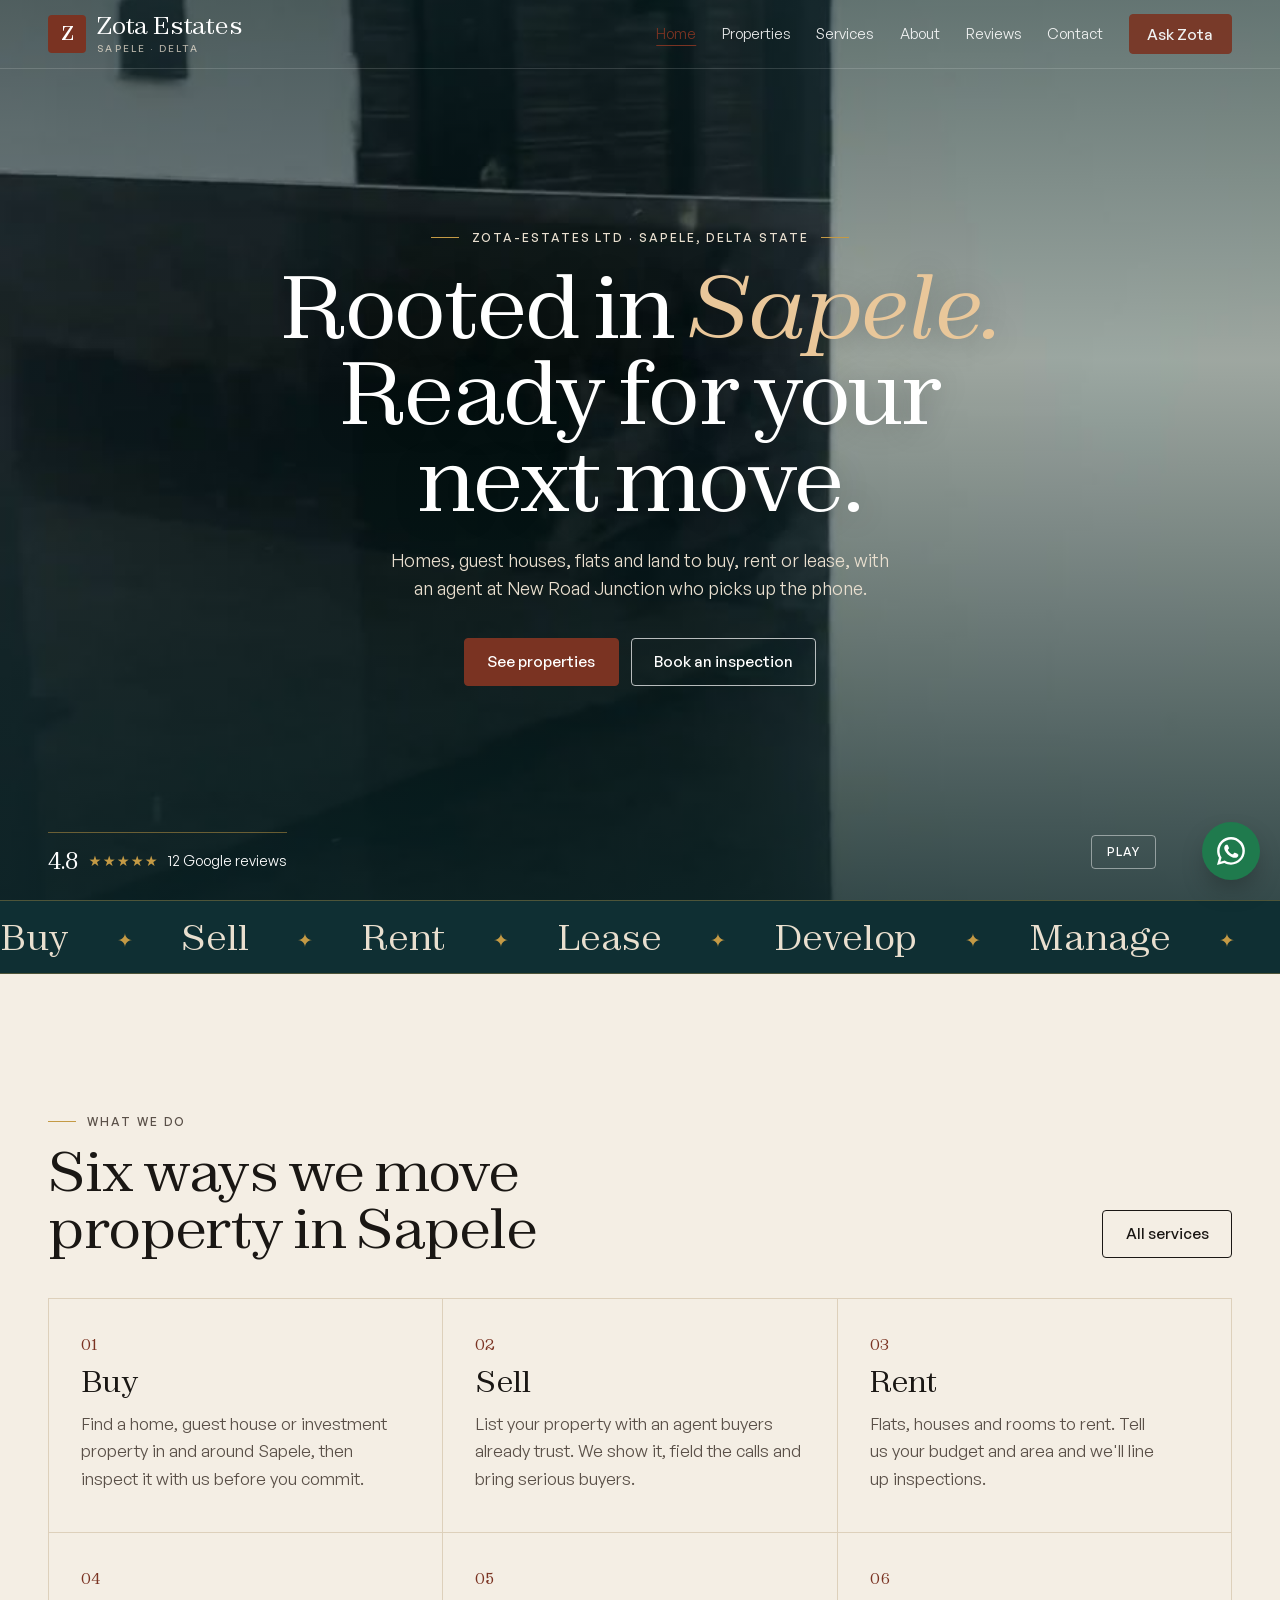
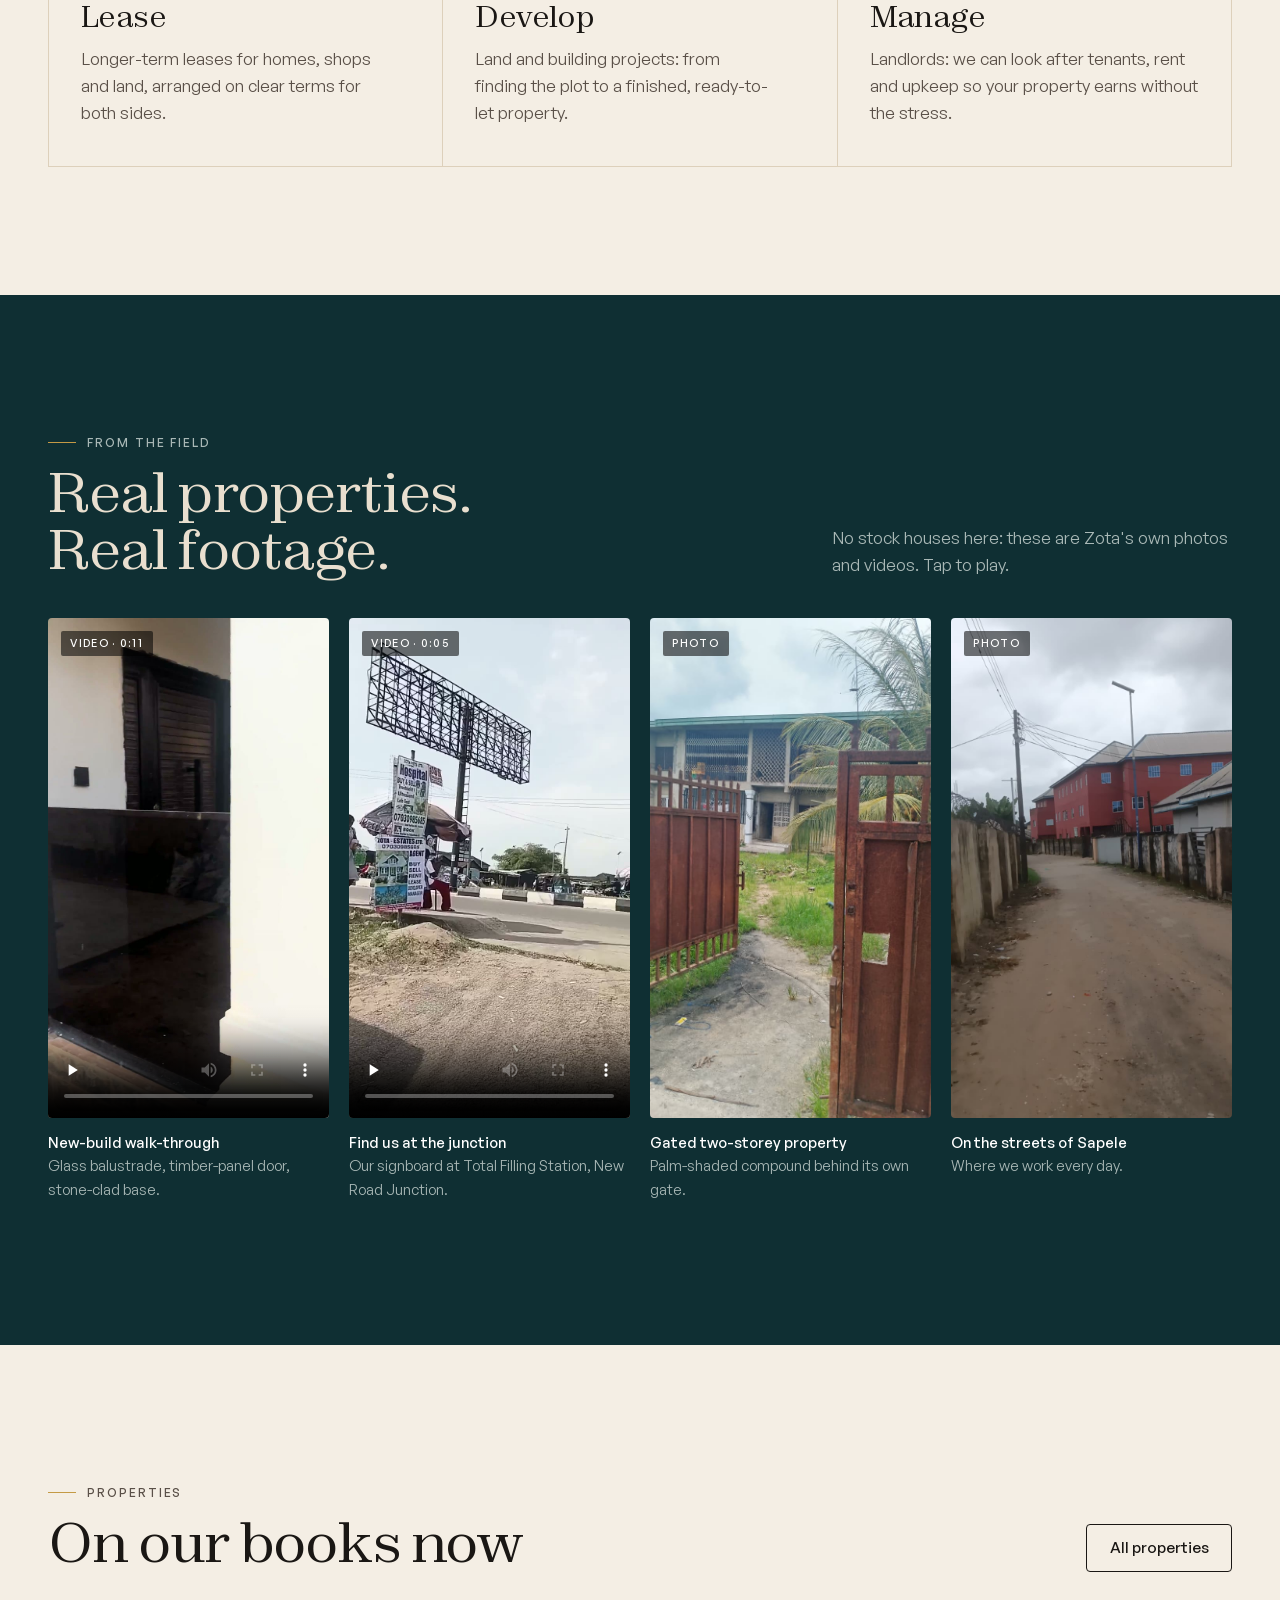
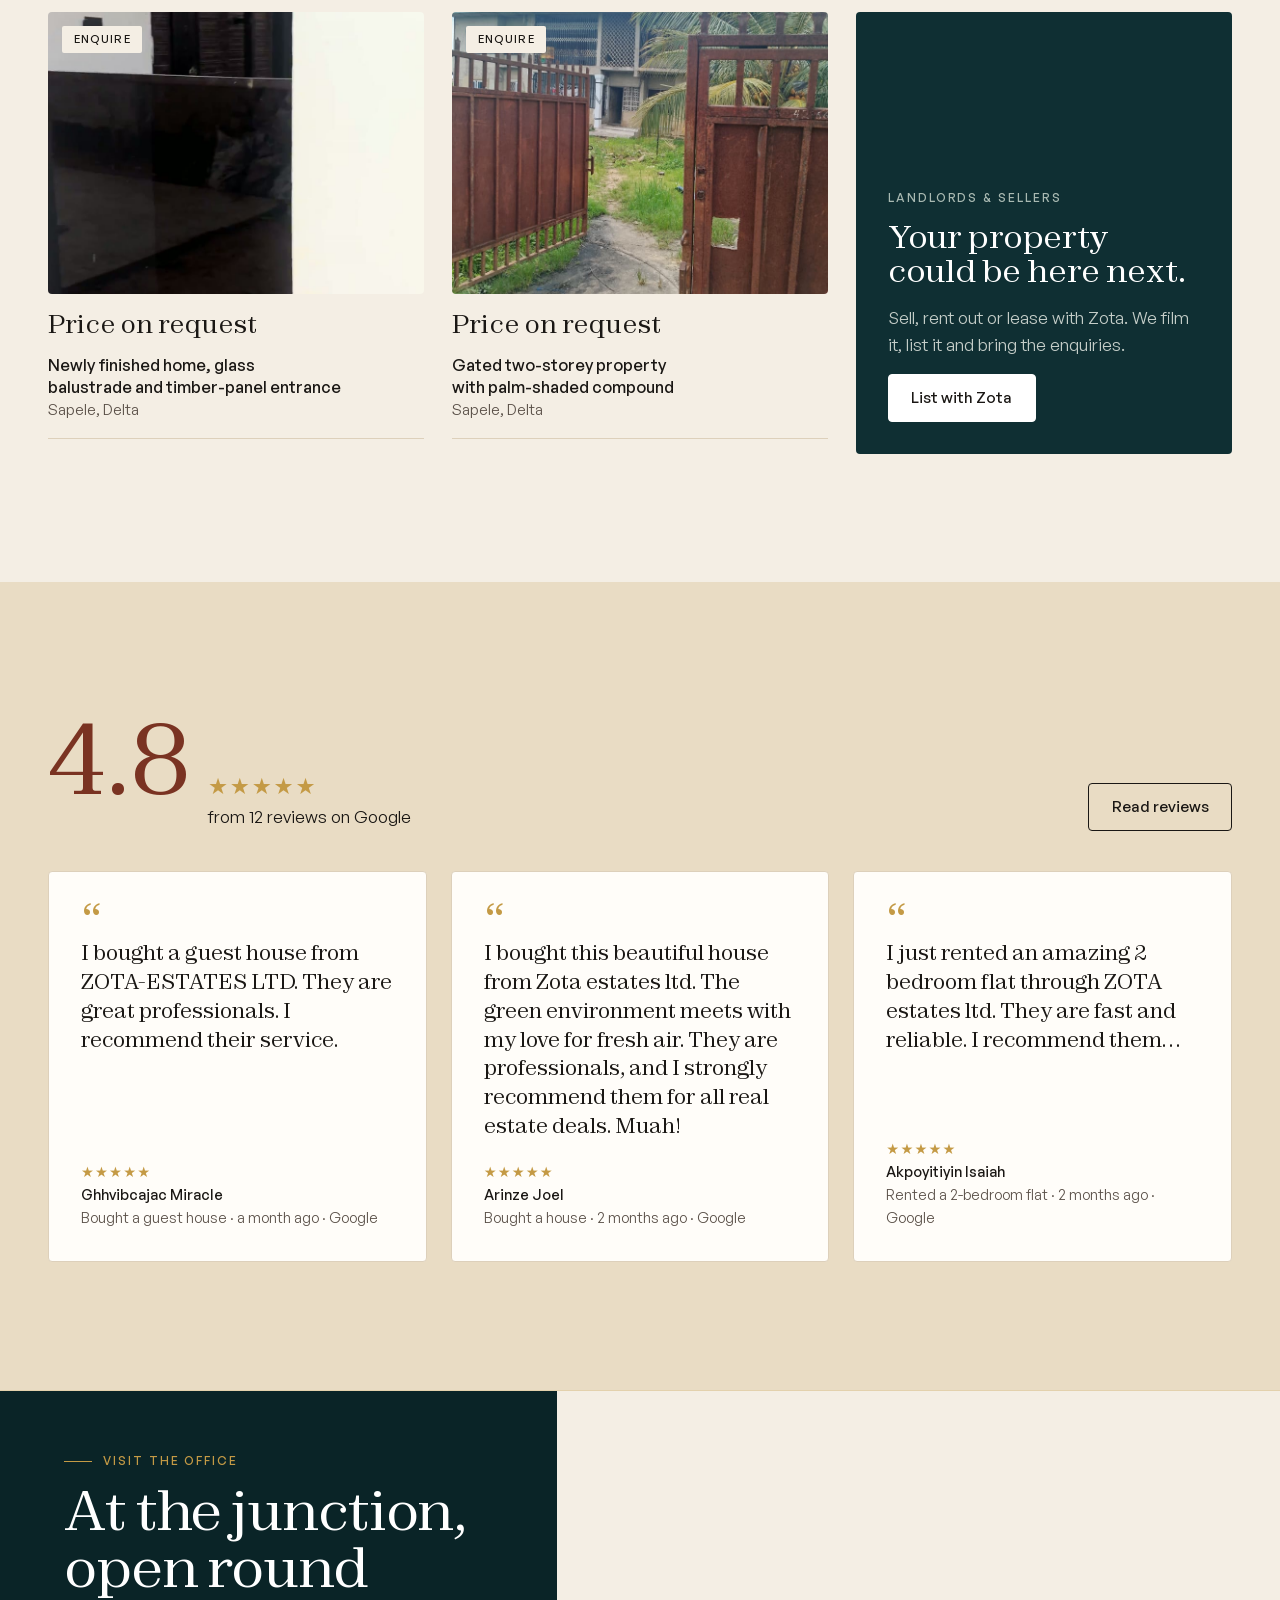
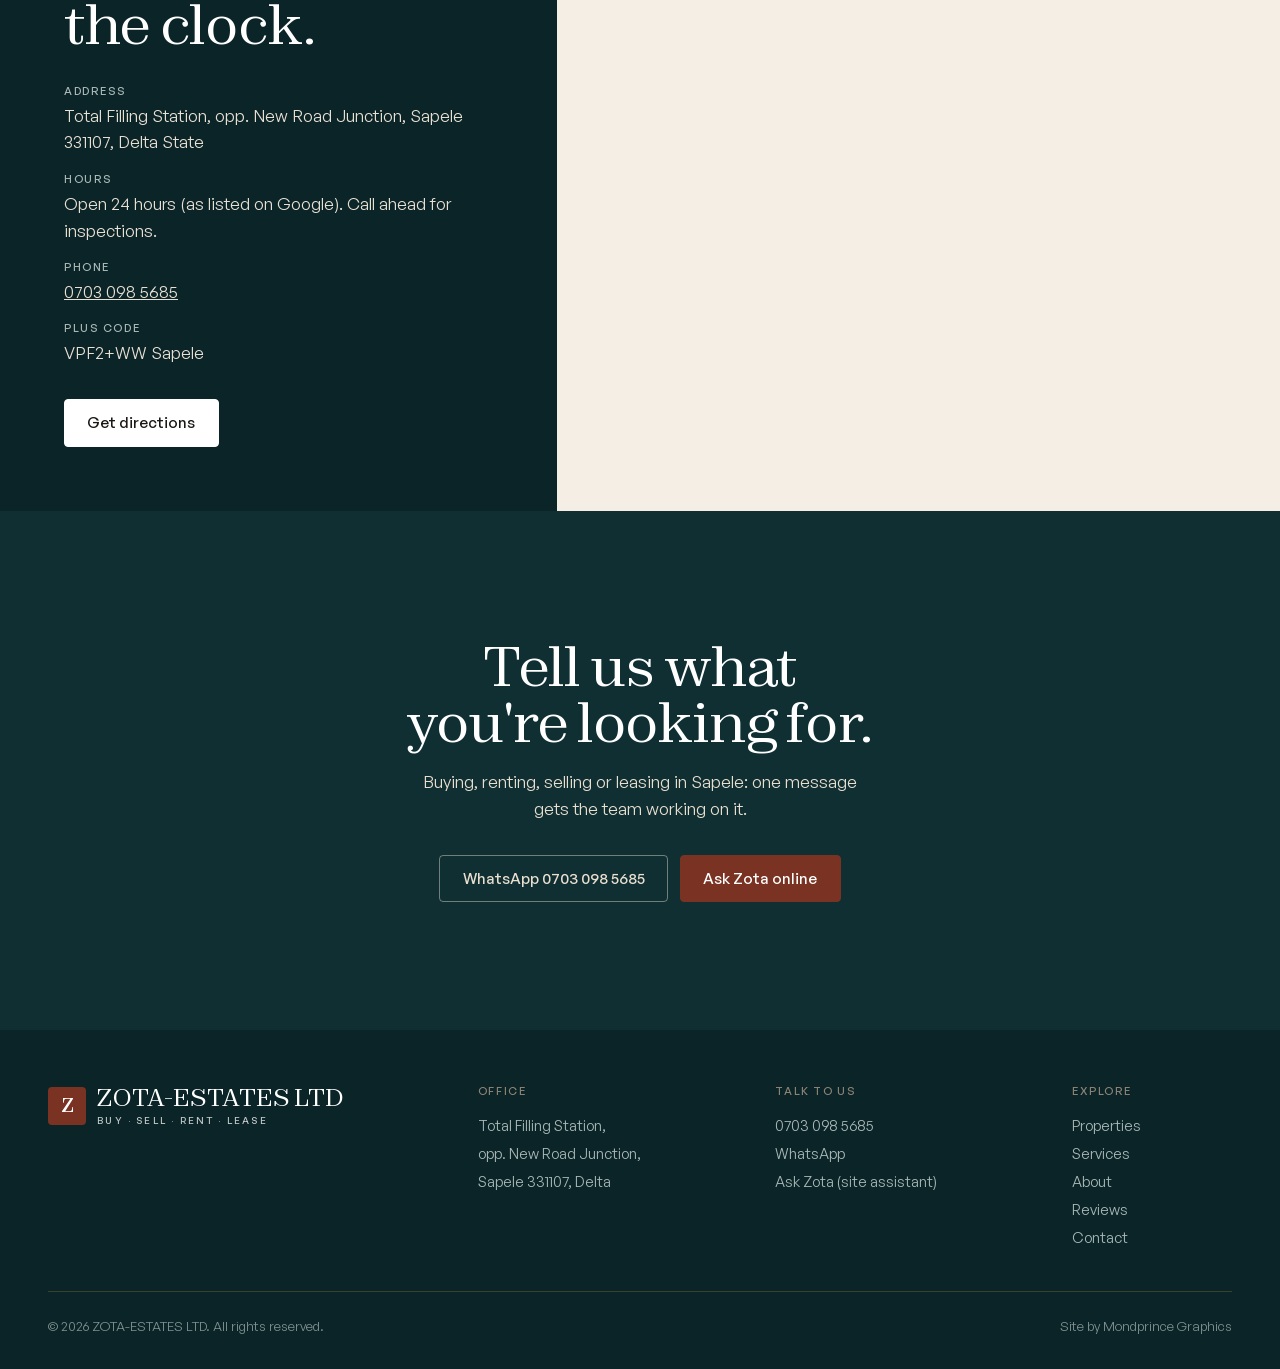
==== index.html @ df07c926 "Zota Estates website: 8 pages, full-screen video hero, palette A Co-Authored-By: Claude Opus 5.5 <no" ====
<!doctype html>
<html lang="en-NG">
<head>
  <meta charset="utf-8">
  <meta name="viewport" content="width=device-width, initial-scale=1, viewport-fit=cover">
  <title>Zota Estates · Buy, Sell, Rent & Lease Property in Sapele, Delta</title>
  <meta name="description" content="ZOTA-ESTATES LTD: estate agent at New Road Junction, Sapele. Buy, sell, rent and lease homes, guest houses and land. Rated 4.8 on Google. Call 0703 098 5685.">
  <meta name="theme-color" content="#f4eee4">
  <meta name="format-detection" content="telephone=no">
  <link rel="canonical" href="https://mondayjohn918.github.io/zota-estates/">
  <meta property="og:type" content="website">
  <meta property="og:site_name" content="Zota Estates">
  <meta property="og:title" content="Zota Estates · Buy, Sell, Rent & Lease Property in Sapele, Delta">
  <meta property="og:description" content="ZOTA-ESTATES LTD: estate agent at New Road Junction, Sapele. Buy, sell, rent and lease homes, guest houses and land. Rated 4.8 on Google. Call 0703 098 5685.">
  <meta property="og:image" content="https://mondayjohn918.github.io/zota-estates/assets/img/og-image.jpg">
  <link rel="icon" href="assets/img/favicon.svg" type="image/svg+xml">
  <link rel="preload" href="fonts/Zodiak-Variable.woff2" as="font" type="font/woff2" crossorigin>
  <link rel="preload" href="fonts/GeneralSans-Variable.woff2" as="font" type="font/woff2" crossorigin>
  <link rel="stylesheet" href="assets/styles.css?v=5">
  <link rel="stylesheet" href="assets/zota.css?v=5">
  <script type="application/ld+json">
{"@context":"https://schema.org","@type":"RealEstateAgent","name":"ZOTA-ESTATES LTD","telephone":"+2347030985685",
"address":{"@type":"PostalAddress","streetAddress":"Total Filling Station, opp. New Road Junction","addressLocality":"Sapele","postalCode":"331107","addressRegion":"Delta","addressCountry":"NG"},
"geo":{"@type":"GeoCoordinates","latitude":5.8747984,"longitude":5.7023029},
"openingHours":"Mo-Su 00:00-23:59","hasMap":"https://maps.app.goo.gl/vNpxEDnkJfA1ozzr5","url":"https://mondayjohn918.github.io/zota-estates/",
"aggregateRating":{"@type":"AggregateRating","ratingValue":"4.8","reviewCount":"12"}}
</script>
</head>
<body class="is-home">
  <a class="skip" href="#main">Skip to content</a>
  <header class="hdr">
    <div class="wrap hdr__in">
      <a class="logo" href="index.html" aria-label="Zota Estates home"><span class="logo__mark" aria-hidden="true">Z</span><span class="logo__txt">Zota Estates<small>Sapele · Delta</small></span></a>
      <button class="menu-btn" type="button" aria-expanded="false" aria-controls="nav">Menu</button>
      <nav class="nav" id="nav" aria-label="Main">
        <a href="index.html" aria-current="page">Home</a><a href="properties.html">Properties</a><a href="services.html">Services</a><a href="about.html">About</a><a href="reviews.html">Reviews</a><a href="contact.html">Contact</a>
        <a class="btn" href="assistant.html">Ask Zota</a>
      </nav>
    </div>
  </header>

  <main id="main">
    <section class="vhero" aria-labelledby="hero-title">
      <video id="hero-vid" class="vhero__bg" data-ambient src="assets/video/new-build-tour.mp4" poster="assets/img/tour-2.jpg" autoplay muted loop playsinline preload="auto" aria-hidden="true"></video>
      <div class="wrap vhero__in">
        <p class="eyebrow">ZOTA-ESTATES LTD · Sapele, Delta State</p>
        <h1 id="hero-title">Rooted in <em>Sapele.</em> Ready for your next move.</h1>
        <p class="vhero__sub">Homes, guest houses, flats and land to buy, rent or lease, with an agent at New Road Junction who picks up the phone.</p>
        <div class="vhero__cta">
          <a class="btn" href="properties.html">See properties</a>
          <a class="btn btn--light" data-wa="Hi Zota Estates, I'd like to book an inspection." href="#">Book an inspection</a>
        </div>
      </div>
      <div class="wrap vhero__foot">
        <a class="vhero__rating" href="reviews.html"><b>4.8</b><span class="stars" aria-hidden="true">★★★★★</span><span>12 Google reviews</span></a>
        <button class="vhero__toggle" data-vid-toggle="hero-vid" type="button" aria-label="Pause or play background video">Pause</button>
      </div>
    </section>

    <div class="ticker" aria-label="Services: buy, sell, rent, lease, develop, manage"><div class="ticker__track" aria-hidden="true"><span>Buy</span><span>Sell</span><span>Rent</span><span>Lease</span><span>Develop</span><span>Manage</span><span>Buy</span><span>Sell</span><span>Rent</span><span>Lease</span><span>Develop</span><span>Manage</span><span>Buy</span><span>Sell</span><span>Rent</span><span>Lease</span><span>Develop</span><span>Manage</span><span>Buy</span><span>Sell</span><span>Rent</span><span>Lease</span><span>Develop</span><span>Manage</span></div></div>

    <section class="sec">
      <div class="wrap">
        <div class="sec__head"><div><p class="eyebrow">What we do</p><h2>Six ways we move property in Sapele</h2></div><a class="btn btn--ghost" href="services.html">All services</a></div>
        <div class="svc"><a class="svc__item rv" href="services.html#buy"><b>01</b><h3>Buy</h3><p>Find a home, guest house or investment property in and around Sapele, then inspect it with us before you commit.</p></a><a class="svc__item rv" href="services.html#sell"><b>02</b><h3>Sell</h3><p>List your property with an agent buyers already trust. We show it, field the calls and bring serious buyers.</p></a><a class="svc__item rv" href="services.html#rent"><b>03</b><h3>Rent</h3><p>Flats, houses and rooms to rent. Tell us your budget and area and we'll line up inspections.</p></a><a class="svc__item rv" href="services.html#lease"><b>04</b><h3>Lease</h3><p>Longer-term leases for homes, shops and land, arranged on clear terms for both sides.</p></a><a class="svc__item rv" href="services.html#develop"><b>05</b><h3>Develop</h3><p>Land and building projects: from finding the plot to a finished, ready-to-let property.</p></a><a class="svc__item rv" href="services.html#manage"><b>06</b><h3>Manage</h3><p>Landlords: we can look after tenants, rent and upkeep so your property earns without the stress.</p></a></div>
      </div>
    </section>

    <section class="sec field battens">
      <div class="wrap">
        <div class="sec__head"><div><p class="eyebrow">From the field</p><h2>Real properties. Real footage.</h2></div><p>No stock houses here: these are Zota's own photos and videos. Tap to play.</p></div>
        <div class="reels"><figure class="reel"><div class="reel__media"><span class="badge">Video · 0:11</span><video src="assets/video/new-build-tour.mp4" poster="assets/img/tour-2.jpg" controls playsinline preload="none"></video></div><figcaption><b>New-build walk-through</b>Glass balustrade, timber-panel door, stone-clad base.</figcaption></figure><figure class="reel"><div class="reel__media"><span class="badge">Video · 0:05</span><video src="assets/video/office-sign.mp4" poster="assets/img/office-sign-poster.jpg" controls playsinline preload="none"></video></div><figcaption><b>Find us at the junction</b>Our signboard at Total Filling Station, New Road Junction.</figcaption></figure><figure class="reel"><div class="reel__media"><span class="badge">Photo</span><img src="assets/img/gated-property.jpg" alt="Gated two-storey property" loading="lazy"></div><figcaption><b>Gated two-storey property</b>Palm-shaded compound behind its own gate.</figcaption></figure><figure class="reel"><div class="reel__media"><span class="badge">Photo</span><img src="assets/img/sapele-street.jpg" alt="On the streets of Sapele" loading="lazy"></div><figcaption><b>On the streets of Sapele</b>Where we work every day.</figcaption></figure></div>
      </div>
    </section>

    <section class="sec">
      <div class="wrap">
        <div class="sec__head"><div><p class="eyebrow">Properties</p><h2>On our books now</h2></div><a class="btn btn--ghost" href="properties.html">All properties</a></div>
        <div id="featured" class="grid" aria-live="polite"></div>
      </div>
    </section>

    <section class="sec" style="background:var(--paper-2)">
      <div class="wrap">
        <div class="sec__head"><div class="bigscore"><b>4.8</b><div><span class="stars" style="font-size:1.4rem">★★★★★</span><p>from 12 reviews on Google</p></div></div><a class="btn btn--ghost" href="reviews.html">Read reviews</a></div>
        <div class="reviews"><figure class="review rv"><blockquote>I bought a guest house from ZOTA-ESTATES LTD. They are great professionals. I recommend their service.</blockquote><figcaption><span class="stars" aria-label="Google review">★★★★★</span><b>Ghhvibcajac Miracle</b>Bought a guest house · a month ago · Google</figcaption></figure><figure class="review rv"><blockquote>I bought this beautiful house from Zota estates ltd. The green environment meets with my love for fresh air. They are professionals, and I strongly recommend them for all real estate deals. Muah!</blockquote><figcaption><span class="stars" aria-label="Google review">★★★★★</span><b>Arinze Joel</b>Bought a house · 2 months ago · Google</figcaption></figure><figure class="review rv"><blockquote>I just rented an amazing 2 bedroom flat through ZOTA estates ltd. They are fast and reliable. I recommend them…</blockquote><figcaption><span class="stars" aria-label="Google review">★★★★★</span><b>Akpoyitiyin Isaiah</b>Rented a 2-bedroom flat · 2 months ago · Google</figcaption></figure></div>
      </div>
    </section>
    
    <section class="visit" aria-labelledby="visit-title">
      <div class="visit__info battens">
        <p class="eyebrow">Visit the office</p>
        <h2 id="visit-title">At the junction, open round the clock.</h2>
        <dl>
          <div><dt>Address</dt><dd>Total Filling Station, opp. New Road Junction, Sapele 331107, Delta State</dd></div>
          <div><dt>Hours</dt><dd>Open 24 hours (as listed on Google). Call ahead for inspections.</dd></div>
          <div><dt>Phone</dt><dd><a href="tel:+2347030985685">0703 098 5685</a></dd></div>
          <div><dt>Plus code</dt><dd>VPF2+WW Sapele</dd></div>
        </dl>
        <div><a class="btn" href="https://www.google.com/maps/dir/?api=1&destination=5.8747984,5.7023029" target="_blank" rel="noopener">Get directions</a></div>
      </div>
      <iframe title="Map showing ZOTA-ESTATES LTD, Sapele" src="https://maps.google.com/maps?q=5.8747984,5.7023029&z=16&output=embed" loading="lazy" referrerpolicy="no-referrer-when-downgrade"></iframe>
    </section>
    
    <section class="sec cta-band battens">
      <div class="wrap">
        <h2>Tell us what you're looking for.</h2>
        <p>Buying, renting, selling or leasing in Sapele: one message gets the team working on it.</p>
        <div class="row">
          <a class="btn btn--wa" data-wa="Hi Zota Estates, I'd like to make an enquiry." href="#">WhatsApp 0703 098 5685</a>
          <a class="btn" href="assistant.html">Ask Zota online</a>
        </div>
      </div>
    </section>
  </main>
  <footer class="ftr battens">
    <div class="wrap">
      <div class="ftr__in">
        <div><a class="logo" href="index.html"><span class="logo__mark" aria-hidden="true">Z</span><span class="logo__txt">ZOTA-ESTATES LTD<small>Buy · Sell · Rent · Lease</small></span></a></div>
        <div><h4>Office</h4>Total Filling Station,<br>opp. New Road Junction,<br>Sapele 331107, Delta</div>
        <div><h4>Talk to us</h4><a href="tel:+2347030985685">0703 098 5685</a><br><a data-wa href="#">WhatsApp</a><br><a href="assistant.html">Ask Zota (site assistant)</a></div>
        <div><h4>Explore</h4><a href="properties.html">Properties</a><br><a href="services.html">Services</a><br><a href="about.html">About</a><br><a href="reviews.html">Reviews</a><br><a href="contact.html">Contact</a></div>
      </div>
      <div class="ftr__legal"><span>© <span id="year"></span> ZOTA-ESTATES LTD. All rights reserved.</span><span>Site by Mondprince Graphics</span></div>
    </div>
  </footer>
  <a class="fab" data-wa href="#" aria-label="Chat with Zota Estates on WhatsApp"></a>
  <script src="assets/main.js?v=5" defer></script>
  <script src="assets/zota.js?v=5" defer></script>
</body>
</html>
---- assets/styles.css ----
/* ==========================================================
   Real-estate kit — design tokens (swap per client)
   ========================================================== */
@font-face { font-family: "Zodiak"; src: url("../fonts/Zodiak-Variable.woff2") format("woff2"); font-weight: 100 900; font-display: swap; }
@font-face { font-family: "Zodiak"; src: url("../fonts/Zodiak-VariableItalic.woff2") format("woff2"); font-weight: 100 900; font-style: italic; font-display: swap; }
@font-face { font-family: "General Sans"; src: url("../fonts/GeneralSans-Variable.woff2") format("woff2"); font-weight: 200 700; font-display: swap; }

:root {
  /* colour */
  --paper: #f4eee4;
  --paper-2: #e9dcc4;
  --ink: #1a1714;
  --ink-2: #5a5048;
  --line: #ddd0bb;
  --accent: #7a3322;      /* Sapele mahogany */
  --accent-ink: #fff;
  --deep: #0f2f33;        /* Ethiope river at dusk */
  --wa: #1f7a4d;
  /* type */
  --display: "Zodiak", "Times New Roman", serif;
  --sans: "General Sans", system-ui, sans-serif;
  --fs-hero: clamp(2.75rem, 1.6rem + 5.2vw, 6.25rem);
  --fs-h2: clamp(2rem, 1.4rem + 2.6vw, 3.5rem);
  --fs-h3: 1.375rem;
  /* layout */
  --wrap: 1240px;
  --gut: clamp(1.25rem, 4vw, 3rem);
  --r: 4px;
  --ease: cubic-bezier(.22,.61,.36,1);
}

*, *::before, *::after { box-sizing: border-box; }
html { -webkit-text-size-adjust: 100%; scroll-behavior: smooth; }
@media (prefers-reduced-motion: reduce) { html { scroll-behavior: auto; } *, *::before, *::after { transition: none !important; animation: none !important; } }
body { margin: 0; background: var(--paper); color: var(--ink); font: 400 1.0625rem/1.6 var(--sans); }
img { display: block; max-width: 100%; height: auto; }
a { color: inherit; }
h1, h2, h3 { font-family: var(--display); font-weight: 400; line-height: 1.02; letter-spacing: -0.02em; margin: 0; text-wrap: balance; }
p { margin: 0; text-wrap: pretty; }
.wrap { width: min(100% - 2 * var(--gut), var(--wrap)); margin-inline: auto; }
.num { font-variant-numeric: tabular-nums lining-nums; }
.eyebrow { font: 500 .75rem/1 var(--sans); letter-spacing: .16em; text-transform: uppercase; color: var(--ink-2); }
.skip { position: absolute; left: -999px; top: 0; background: var(--ink); color: var(--paper); padding: .75rem 1rem; z-index: 100; }
.skip:focus { left: 1rem; }
:focus-visible { outline: 2px solid var(--accent); outline-offset: 3px; }
.ph { background: #fff3c4; outline: 1px dashed #c9a227; padding: 0 .2em; } /* placeholder marker: remove before launch */

/* buttons */
.btn { display: inline-flex; align-items: center; gap: .6rem; padding: .95rem 1.4rem; border-radius: var(--r); border: 1px solid var(--ink); background: var(--ink); color: var(--paper); font: 500 .95rem/1 var(--sans); text-decoration: none; cursor: pointer; transition: transform .2s var(--ease), background .2s; }
.btn:hover { background: var(--accent); border-color: var(--accent); }
.btn:active { transform: scale(.98); }
.btn--ghost { background: transparent; color: var(--ink); }
.btn--ghost:hover { color: var(--accent-ink); }
.btn--wa { background: var(--wa); border-color: var(--wa); color: #fff; }
.btn--wa:hover { background: #17733e; border-color: #17733e; }
.btn svg { width: 18px; height: 18px; flex: none; }

/* header */
.hdr { position: absolute; inset: 0 0 auto; z-index: 20; color: #fff; }
.hdr__in { display: flex; align-items: center; justify-content: space-between; padding-block: 1.5rem; }
.logo { font: 400 1.5rem/1 var(--display); text-decoration: none; letter-spacing: -0.01em; }
.logo small { display: block; font: 500 .62rem/1 var(--sans); letter-spacing: .22em; text-transform: uppercase; opacity: .75; margin-top: .35rem; }
.nav { display: flex; gap: 2rem; align-items: center; font-size: .92rem; }
.nav a { text-decoration: none; opacity: .9; }
.nav a:hover { opacity: 1; text-decoration: underline; text-underline-offset: 4px; }
.nav .btn { color: var(--ink); background: #fff; border-color: #fff; padding: .7rem 1.1rem; }
.nav .btn:hover { background: var(--accent); border-color: var(--accent); color: #fff; }
.hdr--solid { position: sticky; top: 0; color: var(--ink); background: color-mix(in srgb, var(--paper) 92%, transparent); backdrop-filter: blur(10px); border-bottom: 1px solid var(--line); }
.hdr--solid .nav .btn { background: var(--ink); color: var(--paper); border-color: var(--ink); }
@media (max-width: 760px) { .nav a:not(.btn) { display: none; } }

/* hero */
.hero { position: relative; min-height: min(100svh, 920px); display: grid; align-items: end; color: #fff; isolation: isolate; }
.hero__img { position: absolute; inset: 0; z-index: -2; width: 100%; height: 100%; object-fit: cover; }
.hero::after { content: ""; position: absolute; inset: 0; z-index: -1; background: linear-gradient(180deg, rgba(10,9,7,.55) 0%, rgba(10,9,7,.05) 35%, rgba(10,9,7,.7) 100%); }
.hero__in { padding-block: 9rem 3rem; }
.hero h1 { font-size: var(--fs-hero); max-width: 13ch; }
.hero h1 em { font-style: italic; }
.hero__sub { max-width: 46ch; margin-top: 1.25rem; font-size: 1.125rem; opacity: .9; }

/* search */
.search { margin-top: 2.5rem; display: grid; grid-template-columns: repeat(4, 1fr) auto; background: var(--paper); color: var(--ink); border-radius: var(--r); overflow: hidden; box-shadow: 0 30px 60px -30px rgba(0,0,0,.5); }
.search label { display: grid; gap: .3rem; padding: 1rem 1.25rem; border-right: 1px solid var(--line); }
.search label span { font: 500 .68rem/1 var(--sans); letter-spacing: .14em; text-transform: uppercase; color: var(--ink-2); }
.search select { appearance: none; border: 0; background: transparent; font: 500 1rem/1.3 var(--sans); color: var(--ink); padding: 0; cursor: pointer; }
.search .btn { border-radius: 0; padding-inline: 2rem; }
@media (max-width: 860px) { .search { grid-template-columns: 1fr 1fr; } .search label:nth-child(2) { border-right: 0; } .search label { border-bottom: 1px solid var(--line); } .search .btn { grid-column: 1 / -1; justify-content: center; padding-block: 1.1rem; } }

/* sections */
.sec { padding-block: clamp(4.5rem, 10vw, 8rem); }
.sec__head { display: flex; justify-content: space-between; align-items: end; gap: 2rem; margin-bottom: 2.5rem; flex-wrap: wrap; }
.sec__head h2 { font-size: var(--fs-h2); margin-top: .9rem; max-width: 16ch; }

/* filter chips */
.chips { display: flex; gap: .5rem; flex-wrap: wrap; }
.chip { border: 1px solid var(--line); background: transparent; border-radius: 999px; padding: .55rem 1rem; font: 500 .88rem/1 var(--sans); color: var(--ink); cursor: pointer; transition: background .2s, color .2s, border-color .2s; }
.chip:hover { border-color: var(--ink); }
.chip[aria-pressed="true"] { background: var(--ink); color: var(--paper); border-color: var(--ink); }

/* listing cards */
.grid { display: grid; grid-template-columns: repeat(auto-fill, minmax(min(100%, 340px), 1fr)); gap: 2.5rem 1.75rem; }
.card { display: grid; gap: 1rem; text-decoration: none; }
.card__media { position: relative; aspect-ratio: 4 / 3; overflow: hidden; border-radius: var(--r); background: var(--paper-2); }
.card__media img { width: 100%; height: 100%; object-fit: cover; transition: transform .8s var(--ease); }
.card:hover .card__media img { transform: scale(1.04); }
.tag { position: absolute; left: .9rem; top: .9rem; background: var(--paper); color: var(--ink); font: 500 .7rem/1 var(--sans); letter-spacing: .12em; text-transform: uppercase; padding: .5rem .7rem; border-radius: 2px; }
.card__price { font: 400 1.6rem/1.1 var(--display); }
.card__price small { font: 400 .9rem var(--sans); color: var(--ink-2); }
.card h3 { font: 500 1.02rem/1.35 var(--sans); letter-spacing: 0; }
.card__loc { color: var(--ink-2); font-size: .95rem; }
.facts { display: flex; gap: 1.25rem; padding-top: .9rem; border-top: 1px solid var(--line); font-size: .9rem; color: var(--ink-2); }
.facts b { color: var(--ink); font-weight: 500; }
.empty { padding: 3rem 0; color: var(--ink-2); }

/* about / agent */
.about { background: var(--deep); color: #efe9df; }
.about__grid { display: grid; grid-template-columns: 5fr 6fr; gap: clamp(2rem, 6vw, 6rem); align-items: center; }
.about__photo { aspect-ratio: 4 / 5; background: #2c3832; border-radius: var(--r); display: grid; place-items: center; color: #9fb0a6; text-align: center; padding: 2rem; font-size: .9rem; overflow: hidden; }
.about__photo img { width: 100%; height: 100%; object-fit: cover; }
.about h2 { font-size: var(--fs-h2); margin: .9rem 0 1.5rem; }
.about .eyebrow { color: #b6c2ba; }
.about p + p { margin-top: 1rem; }
.stats { display: grid; grid-template-columns: repeat(3, 1fr); gap: 1.5rem; margin-top: 2.5rem; padding-top: 2rem; border-top: 1px solid rgba(255,255,255,.15); }
.stats b { display: block; font: 400 2.25rem/1 var(--display); }
.stats span { font-size: .85rem; color: #b6c2ba; }
@media (max-width: 860px) { .about__grid { grid-template-columns: 1fr; } }

/* process / services strip */
.steps { display: grid; grid-template-columns: repeat(auto-fit, minmax(220px, 1fr)); border-top: 1px solid var(--line); }
.step { padding: 2rem 2rem 2rem 0; border-bottom: 1px solid var(--line); }
.step b { font: 400 1rem var(--display); color: var(--accent); }
.step h3 { font-size: var(--fs-h3); margin: .75rem 0 .5rem; }
.step p { color: var(--ink-2); font-size: .96rem; }

/* contact */
.contact__grid { display: grid; grid-template-columns: 1fr 1.1fr; gap: clamp(2rem, 6vw, 6rem); }
.contact h2 { font-size: var(--fs-h2); margin: .9rem 0 1.25rem; }
.lines { list-style: none; padding: 0; margin: 2rem 0 0; display: grid; gap: 1rem; }
.lines a { text-decoration: none; border-bottom: 1px solid var(--line); }
.form { display: grid; gap: 1rem; grid-template-columns: 1fr 1fr; }
.form label { display: grid; gap: .4rem; font: 500 .8rem/1 var(--sans); letter-spacing: .06em; text-transform: uppercase; color: var(--ink-2); }
.form .full { grid-column: 1 / -1; }
.form input, .form select, .form textarea { font: 400 1rem/1.4 var(--sans); color: var(--ink); background: #fbf9f4; border: 1px solid var(--line); border-radius: var(--r); padding: .85rem 1rem; text-transform: none; letter-spacing: 0; }
.form input:focus, .form select:focus, .form textarea:focus { border-color: var(--ink); outline: none; box-shadow: 0 0 0 3px color-mix(in srgb, var(--accent) 25%, transparent); }
.form textarea { min-height: 130px; resize: vertical; }
.form .note { grid-column: 1 / -1; font-size: .85rem; color: var(--ink-2); }
@media (max-width: 860px) { .contact__grid, .form { grid-template-columns: 1fr; } }

/* footer */
.ftr { background: var(--ink); color: #cfc7b9; padding-block: 3.5rem 2rem; font-size: .92rem; }
.ftr__in { display: flex; flex-wrap: wrap; justify-content: space-between; gap: 2rem; }
.ftr .logo { color: #fff; }
.ftr__legal { margin-top: 2.5rem; padding-top: 1.5rem; border-top: 1px solid #2f2a23; display: flex; justify-content: space-between; flex-wrap: wrap; gap: 1rem; font-size: .82rem; color: #8c8375; }

/* floating WhatsApp */
.fab { position: fixed; right: 1.25rem; bottom: 1.25rem; z-index: 50; width: 58px; height: 58px; border-radius: 50%; background: var(--wa); color: #fff; display: grid; place-items: center; box-shadow: 0 12px 30px -10px rgba(0,0,0,.45); transition: transform .2s var(--ease); }
.fab:hover { transform: translateY(-2px); }
.fab svg { width: 28px; height: 28px; }

/* ---------- property detail ---------- */
.pd { padding-block: 2rem 6rem; }
.crumbs { font-size: .88rem; color: var(--ink-2); margin-bottom: 1.5rem; }
.crumbs a { text-decoration: none; }
.pd__head { display: flex; justify-content: space-between; align-items: end; gap: 2rem; flex-wrap: wrap; margin-bottom: 2rem; }
.pd__head h1 { font-size: clamp(2.2rem, 1.5rem + 3vw, 4rem); max-width: 18ch; margin-top: .8rem; }
.pd__price { font: 400 clamp(1.8rem, 1.4rem + 1.5vw, 2.75rem)/1 var(--display); }
.pd__price small { font: 400 1rem var(--sans); color: var(--ink-2); }
.gallery { display: grid; grid-template-columns: 2fr 1fr; grid-template-rows: repeat(2, minmax(0, 1fr)); gap: .6rem; aspect-ratio: 16 / 8; border-radius: var(--r); overflow: hidden; }
.gallery button { padding: 0; border: 0; background: var(--paper-2); cursor: zoom-in; overflow: hidden; }
.gallery button:first-child { grid-row: 1 / -1; }
.gallery img { width: 100%; height: 100%; object-fit: cover; transition: transform .6s var(--ease); }
.gallery button:hover img { transform: scale(1.03); }
.gallery--1 { grid-template-columns: 1fr; }
@media (max-width: 700px) { .gallery { grid-template-columns: 1fr; grid-template-rows: auto; aspect-ratio: auto; } .gallery button { aspect-ratio: 4/3; } .gallery button:not(:first-child) { display: none; } }
.pd__body { display: grid; grid-template-columns: 1fr 380px; gap: clamp(2rem, 5vw, 5rem); margin-top: 3rem; align-items: start; }
@media (max-width: 960px) { .pd__body { grid-template-columns: 1fr; } }
.keyfacts { display: grid; grid-template-columns: repeat(auto-fit, minmax(130px, 1fr)); border-block: 1px solid var(--line); }
.keyfacts div { padding: 1.25rem 0; }
.keyfacts dt { font: 500 .7rem/1 var(--sans); letter-spacing: .14em; text-transform: uppercase; color: var(--ink-2); }
.keyfacts dd { margin: .5rem 0 0; font: 400 1.5rem/1.1 var(--display); }
.pd h2 { font-size: 1.9rem; margin: 3rem 0 1rem; }
.featlist { list-style: none; padding: 0; margin: 0; display: grid; grid-template-columns: 1fr 1fr; gap: .75rem 2rem; }
.featlist li { padding-left: 1.4rem; position: relative; }
.featlist li::before { content: ""; position: absolute; left: 0; top: .7em; width: .6rem; height: 1px; background: var(--accent); }
.map { width: 100%; aspect-ratio: 16 / 9; border: 0; border-radius: var(--r); filter: grayscale(.4) contrast(1.05); }
.panel { position: sticky; top: 6rem; background: #fbf9f4; border: 1px solid var(--line); border-radius: var(--r); padding: 1.75rem; display: grid; gap: .8rem; }
.panel h3 { font-size: 1.5rem; margin-bottom: .25rem; }
.panel .btn { justify-content: center; }
.panel form { display: grid; gap: .7rem; margin-top: .5rem; padding-top: 1.25rem; border-top: 1px solid var(--line); }
.panel input { font: 400 1rem var(--sans); border: 1px solid var(--line); border-radius: var(--r); padding: .8rem .9rem; background: #fff; }
.panel small { color: var(--ink-2); font-size: .8rem; }

/* lightbox */
.lb { border: 0; padding: 0; background: transparent; max-width: 100vw; max-height: 100vh; width: 100vw; height: 100vh; }
.lb::backdrop { background: rgba(10,9,7,.92); }
.lb__in { width: 100%; height: 100%; display: grid; place-items: center; position: relative; }
.lb img { max-width: 92vw; max-height: 86vh; object-fit: contain; }
.lb button { position: absolute; background: rgba(255,255,255,.12); color: #fff; border: 0; width: 48px; height: 48px; border-radius: 50%; font-size: 1.4rem; cursor: pointer; }
.lb__close { top: 1.25rem; right: 1.25rem; }
.lb__prev { left: 1.25rem; top: 50%; }
.lb__next { right: 1.25rem; top: 50%; }

/* reveal */
.rv { opacity: 0; transform: translateY(18px); transition: opacity .8s var(--ease), transform .8s var(--ease); }
.rv.in { opacity: 1; transform: none; }
---- assets/zota.css ----
/* ==========================================================
   ZOTA ESTATES: signature layer (loads after styles.css)
   Idea: Sapele timber. Mahogany plus river green, with batten lines
   that echo the slatted doors in their own new-build tour.
   ========================================================== */
:root { --brass: #c49a45; --cream: #faf6ef; --deep-2: #0a2427; --on-deep: #e9dfcf; --on-deep-2: #a9b8b6; }
/* stripes removed: palette A uses solid blocks + fine gold rules */
.battens, .battens--ink { background-image: none; }
.logo { display: inline-flex; align-items: center; gap: .7rem; }
.logo__mark { width: 38px; height: 42px; border-radius: 999px 999px 4px 4px; background: var(--accent); color: #fff; display: grid; place-items: center; font: 500 1.15rem/1 var(--display); padding-top: 4px; flex: none; }
.logo__txt { display: block; }

/* header with mobile menu */
.hdr { position: sticky; top: 0; color: var(--ink); background: color-mix(in srgb, var(--paper) 90%, transparent); backdrop-filter: blur(12px); -webkit-backdrop-filter: blur(12px); border-bottom: 1px solid var(--line); }
.hdr__in { padding-block: .9rem; position: relative; }
.nav { gap: 1.6rem; }
.nav a[aria-current="page"] { color: var(--accent); text-decoration: underline; text-underline-offset: 6px; opacity: 1; }
.nav .btn { background: var(--accent); border-color: var(--accent); color: #fff; }
.nav .btn:hover { background: var(--ink); border-color: var(--ink); color: #fff; }
.menu-btn { display: none; background: none; border: 1px solid var(--line); border-radius: var(--r); padding: .6rem .9rem; font: 500 .9rem var(--sans); color: var(--ink); cursor: pointer; }
@media (max-width: 1020px) {
  .menu-btn { display: inline-flex; }
  .nav { position: absolute; top: 100%; left: calc(-1 * var(--gut)); right: calc(-1 * var(--gut)); flex-direction: column; align-items: stretch; gap: 0; background: var(--paper); border-bottom: 1px solid var(--line); padding: .5rem var(--gut) 1.25rem; display: none; }
  .nav.open { display: flex; }
  .nav a:not(.btn) { display: block !important; padding: .95rem 0; border-bottom: 1px solid var(--line); font-size: 1.05rem; }
  .nav .btn { margin-top: 1rem; justify-content: center; }
}

/* home hero: type plus an arched frame playing their new-build tour */
.zhero { padding-block: clamp(2.5rem, 6vw, 5rem) clamp(3rem, 7vw, 6rem); }
.zhero__grid { display: grid; grid-template-columns: 1.3fr .7fr; gap: clamp(2rem, 5vw, 5rem); align-items: end; }
.zhero h1 { font-size: clamp(3rem, 1.2rem + 6.6vw, 7.75rem); line-height: .92; letter-spacing: -0.035em; }
.zhero h1 em { color: var(--accent); }
.zhero__sub { max-width: 44ch; font-size: 1.15rem; color: var(--ink-2); margin-top: 1.75rem; }
.zhero__cta { display: flex; gap: .75rem; flex-wrap: wrap; margin-top: 2rem; }
.arch { position: relative; aspect-ratio: 9 / 15; border-radius: 999px 999px var(--r) var(--r); overflow: hidden; background: var(--deep); box-shadow: 0 40px 80px -40px rgba(28,20,17,.55); }
.arch video, .arch img { width: 100%; height: 100%; object-fit: cover; }
.arch__cap { position: absolute; left: 1rem; right: 1rem; bottom: 1rem; display: flex; justify-content: space-between; align-items: center; gap: .5rem; color: #fff; font-size: .75rem; letter-spacing: .08em; text-transform: uppercase; text-shadow: 0 1px 8px rgba(0,0,0,.6); }
.pill-btn { background: rgba(0,0,0,.5); color: #fff; border: 1px solid rgba(255,255,255,.45); border-radius: 999px; padding: .5rem .85rem; font: 500 .72rem var(--sans); cursor: pointer; text-transform: uppercase; letter-spacing: .08em; }
.rating { display: inline-flex; align-items: center; gap: .6rem; margin-top: 2.25rem; padding: .65rem 1.1rem; border: 1px solid var(--line); border-radius: 999px; font-size: .92rem; text-decoration: none; background: var(--cream); }
.rating:hover { border-color: var(--ink); }
.stars { color: var(--brass); letter-spacing: .08em; }
.rating b { font: 500 1.15rem var(--display); }
@media (max-width: 860px) { .zhero__grid { grid-template-columns: 1fr; } .arch { max-width: 340px; justify-self: center; width: 100%; } }

/* services ticker (their signboard words) */
.ticker { background: var(--deep); color: var(--on-deep); overflow: hidden; border-block: 1px solid color-mix(in srgb, var(--brass) 35%, transparent); }
.ticker__track { display: flex; gap: 3rem; width: max-content; padding-block: 1.15rem; animation: tick 40s linear infinite; font: 400 clamp(1.4rem, 1rem + 1.5vw, 2.2rem)/1 var(--display); }
.ticker__track span::after { content: "\2726"; margin-left: 3rem; color: var(--brass); font-size: .55em; vertical-align: middle; }
@keyframes tick { to { transform: translateX(-50%); } }

/* services grid */
.svc { display: grid; grid-template-columns: repeat(3, 1fr); border-top: 1px solid var(--line); border-left: 1px solid var(--line); }
.svc__item { padding: 2.25rem 2rem 2.5rem; border-right: 1px solid var(--line); border-bottom: 1px solid var(--line); display: grid; gap: .8rem; align-content: start; transition: background .3s var(--ease); text-decoration: none; }
a.svc__item:hover { background: var(--cream); }
.svc__item > b { font: 400 .95rem var(--display); color: var(--accent); }
.svc__item h3 { font-size: 1.85rem; }
.svc__item p { color: var(--ink-2); }
.svc__item ul { margin: .25rem 0 0; padding-left: 1.1rem; color: var(--ink-2); }
.svc__item .more { margin-top: .5rem; font-size: .9rem; font-weight: 500; }
@media (max-width: 900px) { .svc { grid-template-columns: 1fr 1fr; } }
@media (max-width: 560px) { .svc { grid-template-columns: 1fr; } }

/* "From the field": their real photos and videos */
.field { background: var(--deep); color: var(--on-deep); }
.field .eyebrow { color: var(--brass); }
.field .sec__head p { max-width: 40ch; color: var(--on-deep-2); }
.reels { display: grid; grid-auto-flow: column; grid-auto-columns: minmax(230px, 290px); gap: 1.25rem; overflow-x: auto; scroll-snap-type: x mandatory; padding-bottom: 1rem; scrollbar-color: #4b5f57 transparent; }
.reel { scroll-snap-align: start; margin: 0; }
.reel__media { position: relative; aspect-ratio: 9 / 16; border-radius: var(--r); overflow: hidden; background: #111; }
.reel__media video, .reel__media img { width: 100%; height: 100%; object-fit: cover; }
.reel figcaption { margin-top: .8rem; font-size: .92rem; color: var(--on-deep-2); }
.reel figcaption b { display: block; color: #fff; font-weight: 500; }
.badge { position: absolute; top: .8rem; left: .8rem; z-index: 2; background: rgba(0,0,0,.55); color: #fff; font: 500 .68rem/1 var(--sans); letter-spacing: .12em; text-transform: uppercase; padding: .45rem .6rem; border-radius: 2px; pointer-events: none; }

/* reviews */
.reviews { display: grid; grid-template-columns: repeat(3, 1fr); gap: 1.5rem; }
.review { margin: 0; padding: 2rem; background: var(--cream); border: 1px solid var(--line); border-radius: var(--r); display: grid; gap: 1.25rem; align-content: space-between; }
.review blockquote { margin: 0; font: 400 1.3rem/1.38 var(--display); }
.review blockquote::before { content: "\201C"; display: block; font-size: 3.2rem; line-height: .7; color: var(--accent); }
.review figcaption { font-size: .9rem; color: var(--ink-2); }
.review figcaption b { color: var(--ink); font-weight: 500; display: block; }
.bigscore { display: flex; align-items: baseline; gap: 1rem; flex-wrap: wrap; }
.bigscore b { font: 400 clamp(4rem, 3rem + 4vw, 7rem)/1 var(--display); color: var(--accent); }
@media (max-width: 900px) { .reviews { grid-template-columns: 1fr; } }

/* inner page hero */
.phero { padding-block: clamp(3rem, 7vw, 6rem) clamp(2rem, 4vw, 3rem); border-bottom: 1px solid var(--line); }
.phero h1 { font-size: clamp(2.75rem, 1.6rem + 5vw, 6rem); line-height: .95; margin-top: 1rem; max-width: 15ch; }
.phero h1 em { color: var(--accent); }
.phero p.lead { max-width: 52ch; margin-top: 1.25rem; font-size: 1.12rem; color: var(--ink-2); }

/* split feature */
.split { display: grid; grid-template-columns: 1fr 1fr; gap: clamp(2rem, 6vw, 6rem); align-items: center; }
.split__media { border-radius: var(--r); overflow: hidden; aspect-ratio: 4 / 5; position: relative; }
.split__media img, .split__media video { width: 100%; height: 100%; object-fit: cover; }
.split h2 { font-size: var(--fs-h2); margin: .9rem 0 1.25rem; }
.split p + p { margin-top: 1rem; }
@media (max-width: 860px) { .split { grid-template-columns: 1fr; } }

/* visit band with map */
.visit { display: grid; grid-template-columns: 1fr 1.3fr; min-height: 480px; }
.visit__info { background: var(--deep-2); color: #e9e0d4; padding: clamp(2rem, 5vw, 4rem); display: grid; align-content: center; gap: 1rem; }
.visit__info h2 { font-size: var(--fs-h2); color: #fff; }
.visit__info .eyebrow { color: var(--brass); }
.visit__info dl { display: grid; gap: 1.1rem; margin: 1rem 0; }
.visit__info dt { font: 500 .7rem/1 var(--sans); letter-spacing: .14em; text-transform: uppercase; color: var(--on-deep-2); }
.visit__info dd { margin: .35rem 0 0; font-size: 1.05rem; }
.visit__info .btn { background: #fff; color: var(--ink); border-color: #fff; }
.visit__info .btn:hover { background: var(--brass); border-color: var(--brass); }
.visit iframe { width: 100%; height: 100%; min-height: 380px; border: 0; display: block; }
@media (max-width: 860px) { .visit { grid-template-columns: 1fr; } }

/* assistant */
.chat { max-width: 780px; margin-inline: auto; background: var(--cream); border: 1px solid var(--line); border-radius: 12px; overflow: hidden; display: grid; grid-template-rows: auto 1fr auto; height: min(76vh, 720px); box-shadow: 0 30px 60px -40px rgba(28,20,17,.4); }
.chat__top { display: flex; align-items: center; gap: .8rem; padding: 1rem 1.25rem; border-bottom: 1px solid var(--line); background: var(--paper); }
.chat__top small { display: block; color: var(--ink-2); font-size: .8rem; }
.dot { width: 9px; height: 9px; border-radius: 50%; background: var(--wa); box-shadow: 0 0 0 4px color-mix(in srgb, var(--wa) 20%, transparent); flex: none; }
.chat__log { overflow-y: auto; padding: 1.5rem 1.25rem; display: flex; flex-direction: column; gap: .75rem; }
.msg { max-width: 84%; padding: .8rem 1rem; border-radius: 14px; line-height: 1.5; white-space: pre-line; animation: pop .25s var(--ease); }
.msg--bot { background: #fff; border: 1px solid var(--line); border-bottom-left-radius: 4px; align-self: flex-start; }
.msg--me { background: var(--accent); color: #fff; border-bottom-right-radius: 4px; align-self: flex-end; }
.msg a { color: inherit; font-weight: 500; }
.msg .btn { margin-top: .6rem; white-space: normal; }
@keyframes pop { from { opacity: 0; transform: translateY(6px) scale(.98); } }
.quick { display: flex; flex-wrap: wrap; gap: .45rem; align-self: flex-start; max-width: 100%; }
.quick button { border: 1px solid var(--accent); color: var(--accent); background: transparent; border-radius: 999px; padding: .55rem .95rem; font: 500 .88rem var(--sans); cursor: pointer; }
.quick button:hover { background: var(--accent); color: #fff; }
.chat__form { display: flex; gap: .5rem; padding: .9rem; border-top: 1px solid var(--line); background: var(--paper); }
.chat__form input { flex: 1; min-width: 0; font: 400 1rem var(--sans); border: 1px solid var(--line); border-radius: 999px; padding: .8rem 1.1rem; background: #fff; }
.chat__form .btn { border-radius: 999px; }
.typing { display: inline-flex; gap: 4px; padding: .3rem 0; }
.typing i { width: 6px; height: 6px; border-radius: 50%; background: var(--ink-2); animation: blink 1s infinite; }
.typing i:nth-child(2) { animation-delay: .15s; } .typing i:nth-child(3) { animation-delay: .3s; }
@keyframes blink { 50% { opacity: .25; } }

/* misc */
.note-box { border-left: 3px solid var(--accent); background: var(--cream); padding: 1.25rem 1.5rem; border-radius: 0 var(--r) var(--r) 0; color: var(--ink-2); }
.cta-band { background: var(--deep); color: var(--on-deep); text-align: center; }
.cta-band h2 { font-size: var(--fs-h2); color: #fff; max-width: 18ch; margin: 0 auto 1rem; }
.cta-band p { max-width: 46ch; margin: 0 auto 2rem; }
.cta-band .btn { background: #fff; color: var(--ink); border-color: #fff; }
.cta-band .btn--wa { background: var(--wa); color: #fff; border-color: var(--wa); }
.cta-band .row { display: flex; gap: .75rem; justify-content: center; flex-wrap: wrap; }
.ftr .logo__mark { background: var(--accent); }
.ftr { background: var(--deep-2); color: var(--on-deep-2); }
.ftr__legal { border-top-color: rgba(196,154,69,.25); color: #7f9190; }
.ftr a { text-decoration: none; }
.ftr a:hover { text-decoration: underline; }
.ftr h4 { font: 500 .7rem/1 var(--sans); letter-spacing: .14em; text-transform: uppercase; color: #8c8375; margin: 0 0 .9rem; }
.ftr__in > div { min-width: 160px; line-height: 1.9; }
.tag--enq { background: var(--accent); color: #fff; }
.illus { font-size: .75rem; color: var(--ink-2); margin-top: .6rem; }

/* ---------- palette A refinements: few colours, quiet detail ---------- */
/* fine gold rule before section eyebrows */
.sec__head .eyebrow, .phero .eyebrow, .zhero .eyebrow, .visit__info .eyebrow, .split .eyebrow { display: inline-flex; align-items: center; gap: .7rem; }
.sec__head .eyebrow::before, .phero .eyebrow::before, .zhero .eyebrow::before, .visit__info .eyebrow::before, .split .eyebrow::before { content: ""; width: 28px; height: 1px; background: var(--brass); }
/* arch motif from the logo, used sparingly */
.split__media { border-radius: 999px 999px var(--r) var(--r); }
.about__photo { border-radius: 999px 999px var(--r) var(--r); }
/* gold hairline under the sticky header and between dark blocks */
.hdr { border-bottom-color: color-mix(in srgb, var(--brass) 30%, var(--line)); }
.visit { border-top: 1px solid color-mix(in srgb, var(--brass) 35%, transparent); }
/* calmer reviews: sand cards on page, gold stars only */
.review { background: #fffdf9; }
.review blockquote::before { color: var(--brass); }
/* cta band buttons: one mahogany, one outline */
.cta-band .btn { background: var(--accent); color: #fff; border-color: var(--accent); }
.cta-band .btn:hover { background: #8e3d29; border-color: #8e3d29; }
.cta-band .btn--wa { background: transparent; color: var(--on-deep); border-color: color-mix(in srgb, var(--on-deep) 45%, transparent); }
.cta-band .btn--wa:hover { background: var(--wa); border-color: var(--wa); color: #fff; }
.ticker__track span::after { color: var(--brass); }
/* slow photo settle on scroll-in */
.split__media img { transform: scale(1.06); transition: transform 1.6s var(--ease); }
.split__media.rv.in img { transform: none; }
/* keep WhatsApp green only on the floating button; inline WA buttons go quiet */
.zhero .btn--wa, .split .btn--wa, .note-box .btn--wa { background: transparent; color: var(--ink); border-color: var(--ink); }
.zhero .btn--wa:hover, .split .btn--wa:hover { background: var(--ink); color: var(--paper); }
.zhero .btn:not(.btn--wa) { background: var(--accent); border-color: var(--accent); }
.zhero .btn:not(.btn--wa):hover { background: var(--deep); border-color: var(--deep); }

/* ---------- full-screen video hero (home) ---------- */
.vhero { position: relative; min-height: 100svh; margin-top: calc(-1 * var(--hdr-h, 74px)); display: grid; grid-template-rows: 1fr auto; color: #fff; isolation: isolate; overflow: hidden; background: var(--deep); }
.vhero__bg { position: absolute; inset: 0; width: 100%; height: 100%; object-fit: cover; z-index: -2; }
.vhero::after { content: ""; position: absolute; inset: 0; z-index: -1; background: linear-gradient(180deg, rgba(10,36,39,.62) 0%, rgba(10,36,39,.38) 40%, rgba(10,36,39,.82) 100%); }
.vhero__in { align-self: center; text-align: center; padding-top: calc(var(--hdr-h, 74px) + 3rem); padding-bottom: 2rem; display: grid; justify-items: center; }
.vhero .eyebrow { color: #e9dfcf; display: inline-flex; align-items: center; gap: .8rem; }
.vhero .eyebrow::before, .vhero .eyebrow::after { content: ""; width: 28px; height: 1px; background: var(--brass); }
.vhero h1 { font-size: clamp(2.6rem, 1.2rem + 5.4vw, 6.4rem); line-height: .98; letter-spacing: -0.03em; max-width: 15ch; margin-top: 1.25rem; text-shadow: 0 2px 30px rgba(0,0,0,.25); }
.vhero h1 em { color: #e9c79a; }
.vhero__sub { max-width: 50ch; margin-top: 1.4rem; font-size: 1.12rem; color: #e9dfcf; }
.vhero__cta { display: flex; gap: .75rem; flex-wrap: wrap; justify-content: center; margin-top: 2.2rem; }
.vhero__cta .btn { background: var(--accent); border-color: var(--accent); color: #fff; }
.vhero__cta .btn:hover { background: #8e3d29; border-color: #8e3d29; }
.vhero__cta .btn--light { background: transparent; border-color: rgba(255,255,255,.7); }
.vhero__cta .btn--light:hover { background: #fff; color: var(--ink); border-color: #fff; }
.vhero__foot { display: flex; justify-content: space-between; align-items: center; padding-bottom: 1.75rem; gap: 1rem; }
.vhero__rating { display: inline-flex; gap: .6rem; align-items: center; color: #fff; text-decoration: none; font-size: .9rem; padding-top: 1rem; border-top: 1px solid rgba(196,154,69,.5); }
.vhero__rating b { font: 400 1.4rem/1 var(--display); }
.vhero__toggle { background: none; border: 1px solid rgba(255,255,255,.45); color: #fff; border-radius: var(--r); padding: .5rem .9rem; font: 500 .75rem var(--sans); letter-spacing: .1em; text-transform: uppercase; cursor: pointer; }
.vhero__toggle:hover { background: rgba(255,255,255,.12); }

/* transparent header over the home hero, solid after scrolling */
.is-home .hdr { background: transparent; backdrop-filter: none; -webkit-backdrop-filter: none; border-bottom-color: rgba(255,255,255,.15); color: #fff; transition: background .3s, color .3s, border-color .3s; }
.is-home .hdr .logo small { color: #e9dfcf; }
.is-home .hdr .menu-btn { color: #fff; border-color: rgba(255,255,255,.4); }
.is-home .hdr.scrolled, .is-home .hdr.menu-open { background: color-mix(in srgb, var(--paper) 94%, transparent); backdrop-filter: blur(12px); -webkit-backdrop-filter: blur(12px); color: var(--ink); border-bottom-color: color-mix(in srgb, var(--brass) 30%, var(--line)); }
.is-home .hdr.scrolled .logo small, .is-home .hdr.menu-open .logo small { color: var(--ink-2); }
.is-home .hdr.scrolled .menu-btn, .is-home .hdr.menu-open .menu-btn { color: var(--ink); border-color: var(--line); }
@media (max-width: 1020px) { .is-home .hdr .nav { color: var(--ink); } }

/* no semicircles: square-edged media and logo mark */
.logo__mark { border-radius: var(--r); height: 38px; padding-top: 0; }
.split__media, .about__photo, .arch { border-radius: var(--r); }
.vhero__foot { padding-right: 76px; }
@media (max-width: 600px) { .vhero__foot { padding-right: 70px; } .vhero h1 { font-size: 2.6rem; } }
.vhero__rating span:last-child { white-space: nowrap; }
@media (max-width: 600px) { .vhero__rating { font-size: .8rem; gap: .4rem; } .vhero__rating .stars { display: none; } .vhero__toggle { padding: .45rem .7rem; } }
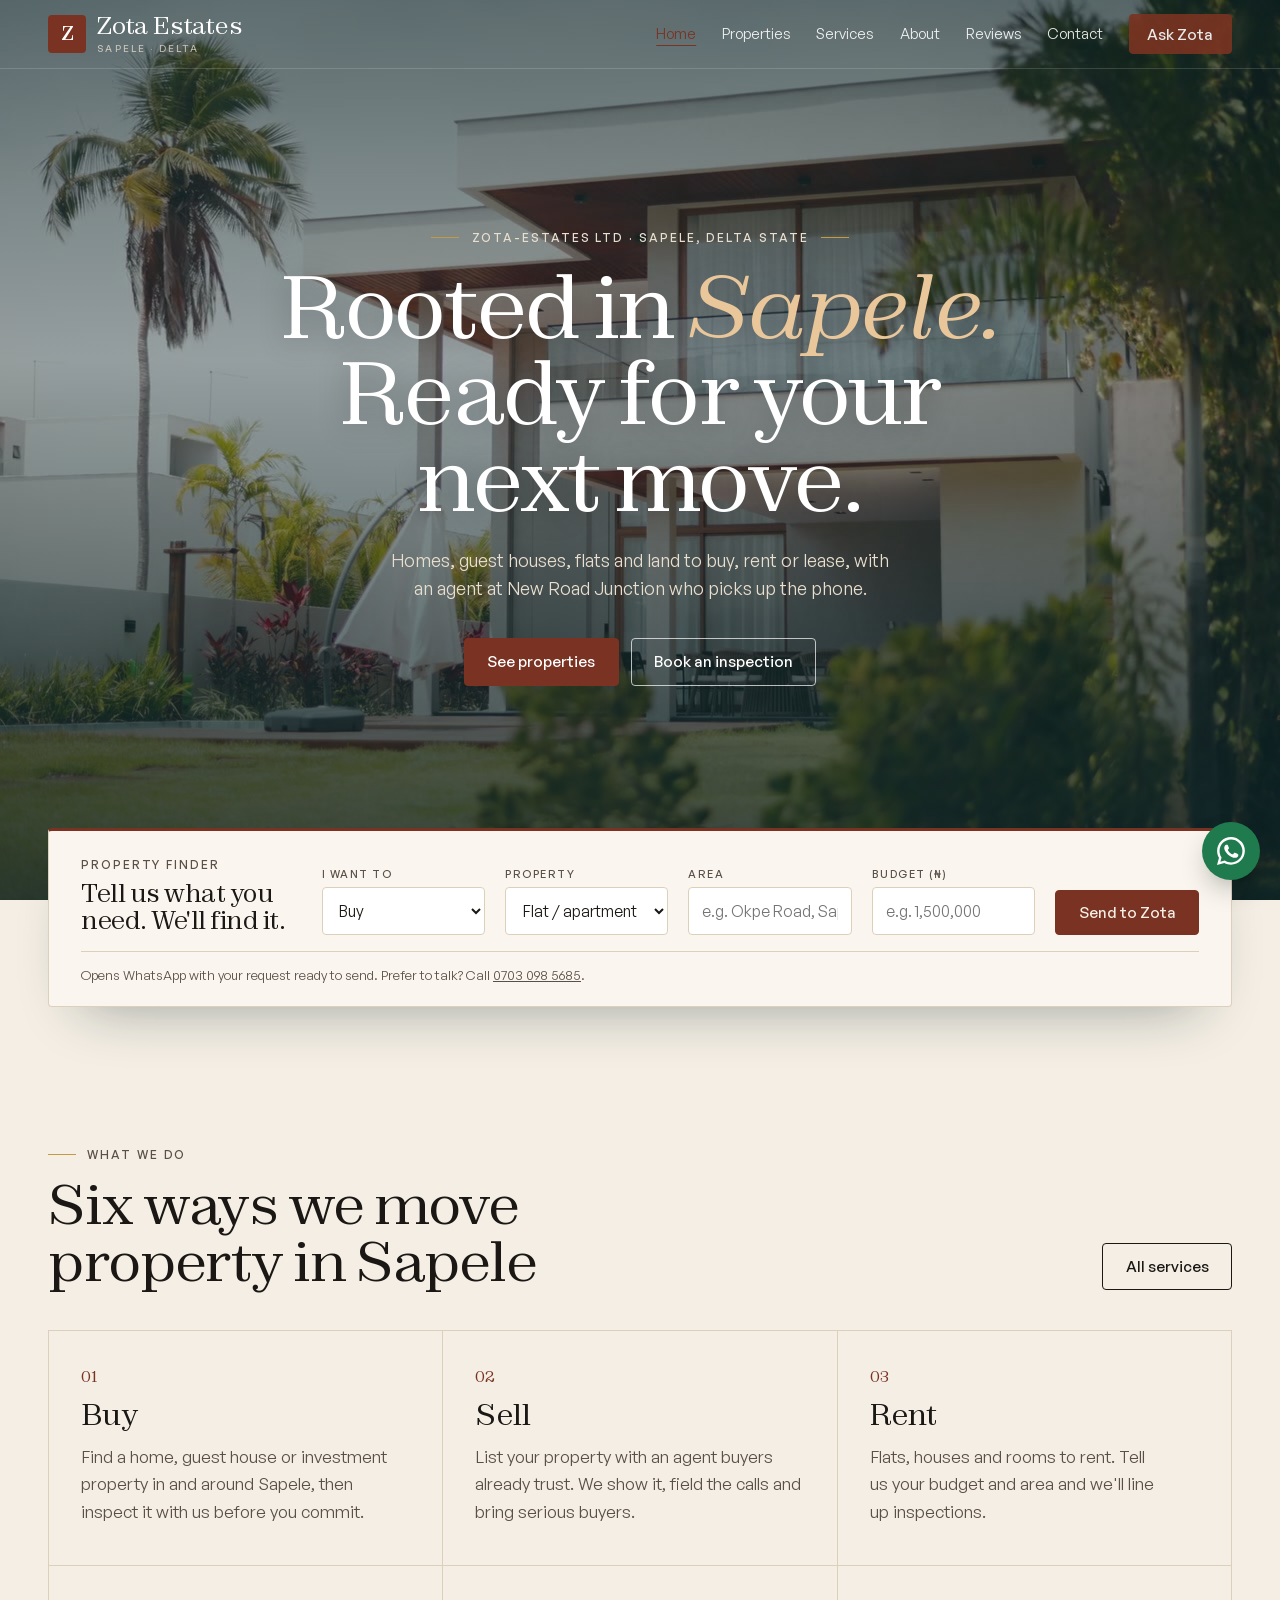
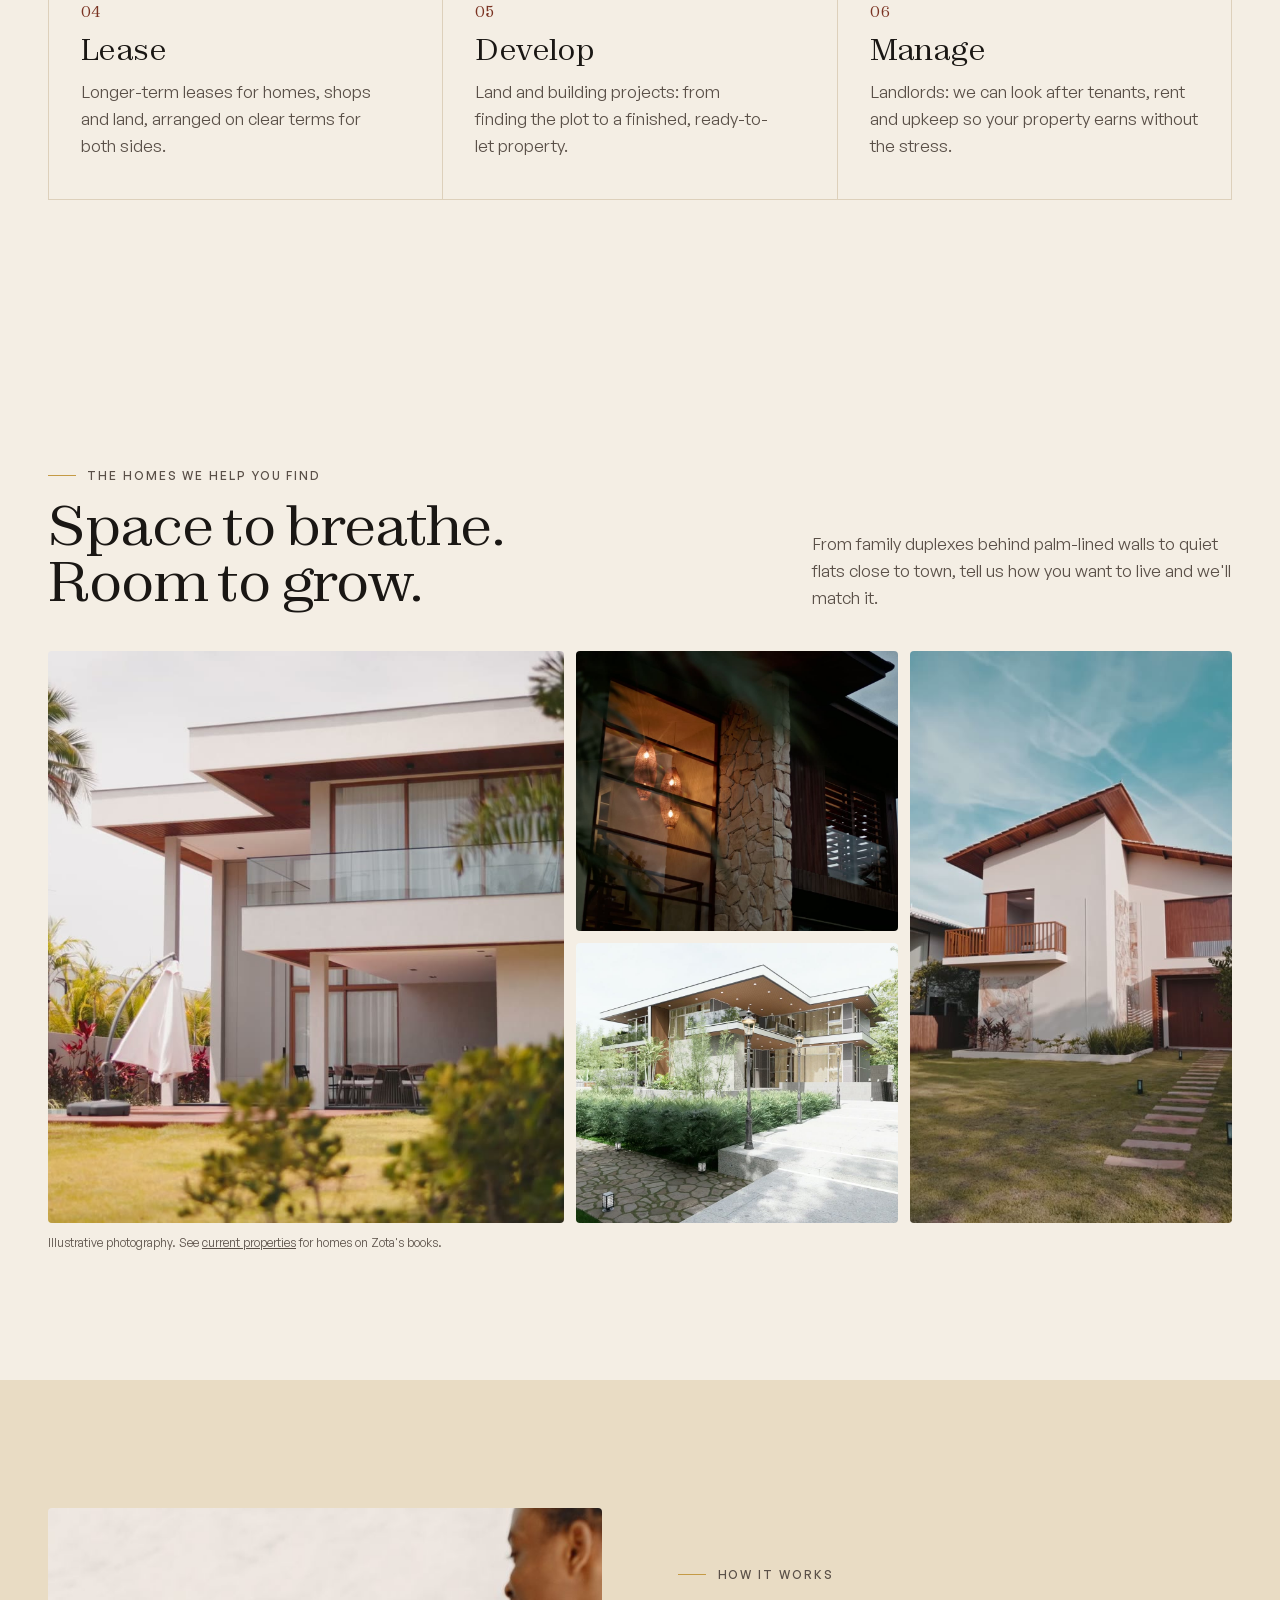
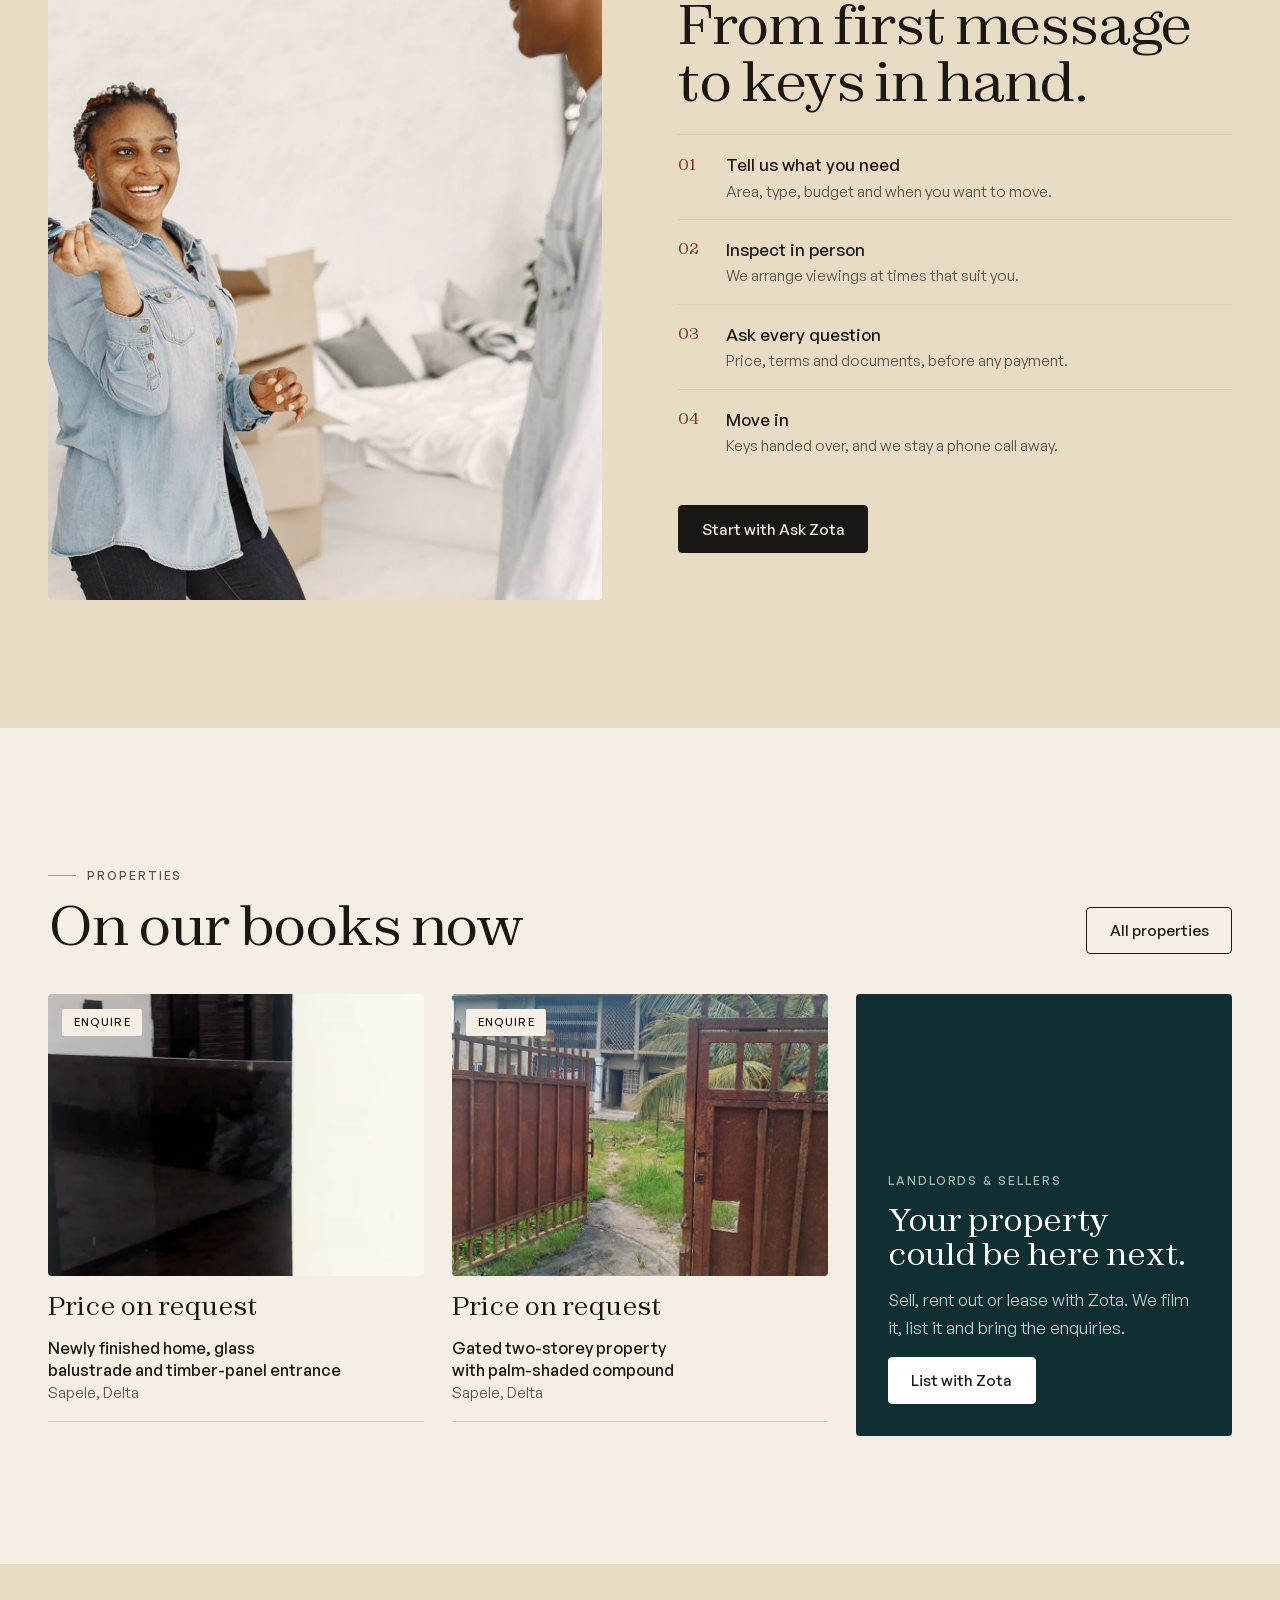
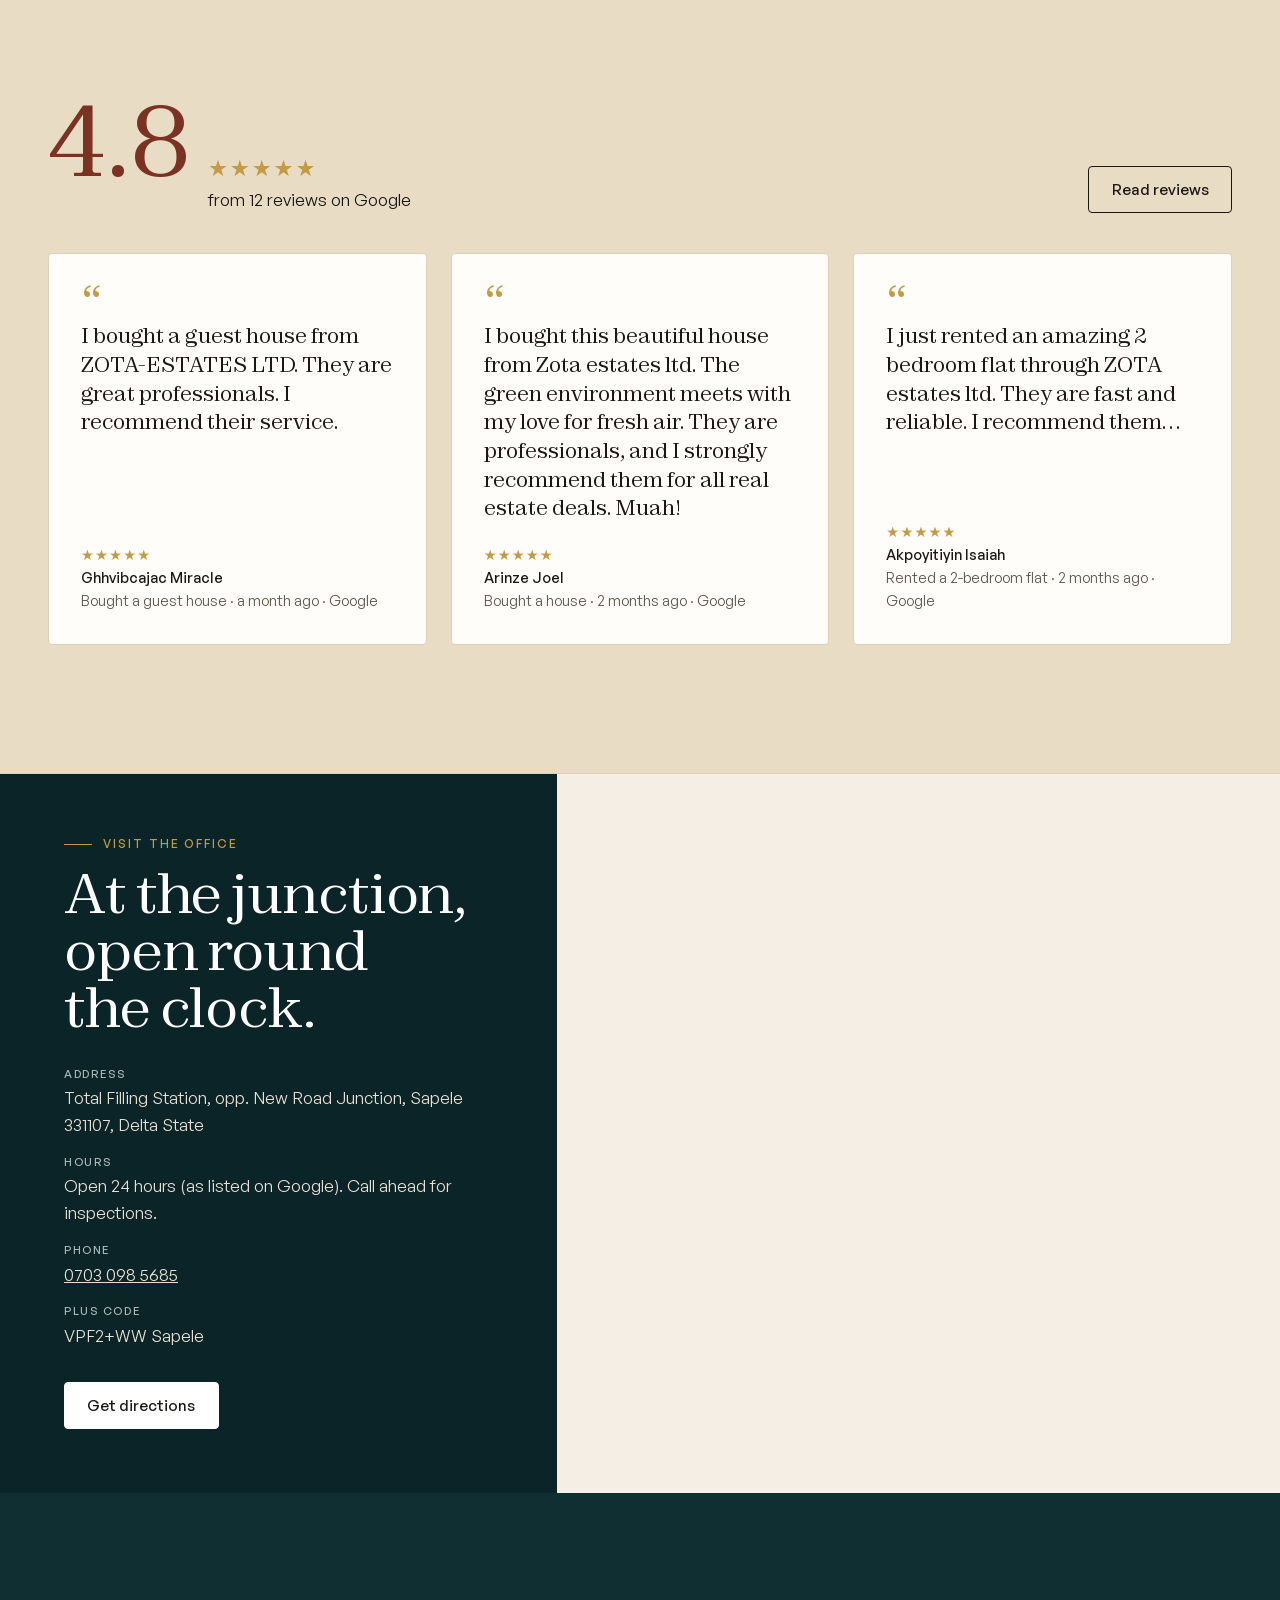
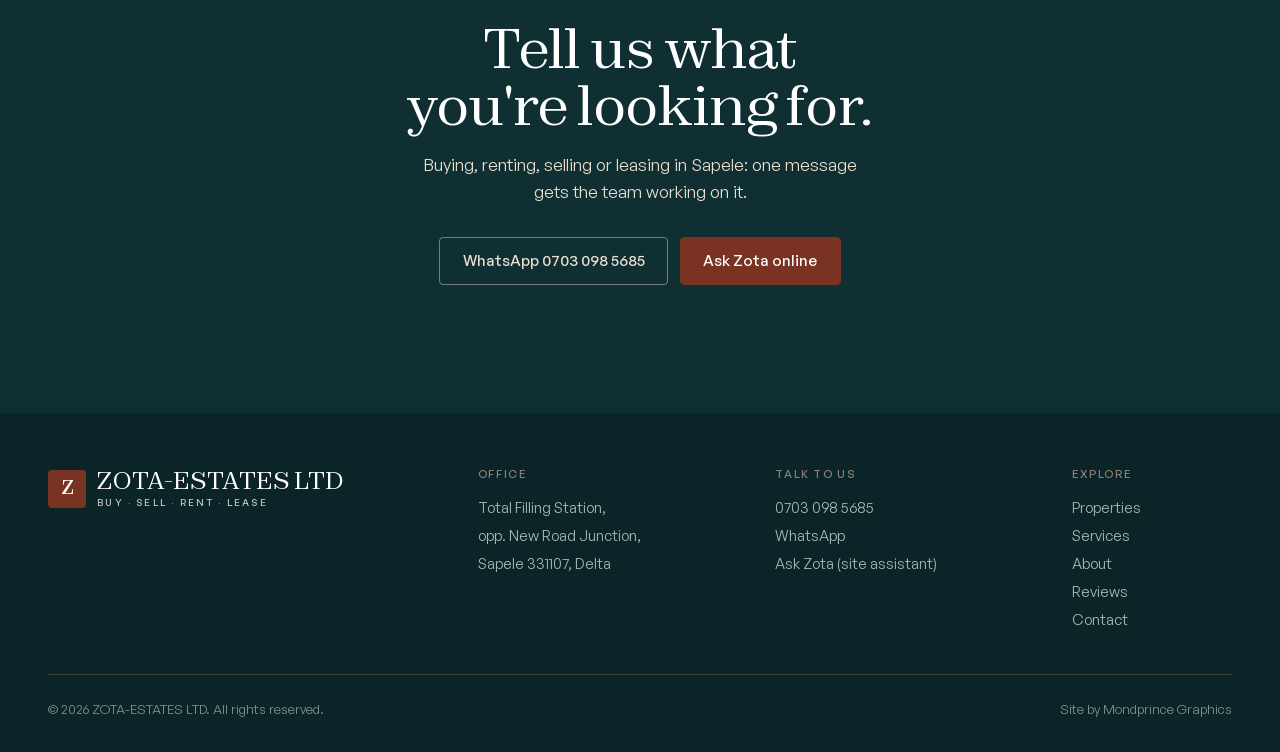
==== commit 8dbaf717: "New hero video and photography, property finder replaces ticker, photo banners on inner pages Co-Aut" ====
--- a/index.html
+++ b/index.html
@@ -16,8 +16,8 @@
   <link rel="icon" href="assets/img/favicon.svg" type="image/svg+xml">
   <link rel="preload" href="fonts/Zodiak-Variable.woff2" as="font" type="font/woff2" crossorigin>
   <link rel="preload" href="fonts/GeneralSans-Variable.woff2" as="font" type="font/woff2" crossorigin>
-  <link rel="stylesheet" href="assets/styles.css?v=5">
-  <link rel="stylesheet" href="assets/zota.css?v=5">
+  <link rel="stylesheet" href="assets/styles.css?v=9">
+  <link rel="stylesheet" href="assets/zota.css?v=9">
   <script type="application/ld+json">
 {"@context":"https://schema.org","@type":"RealEstateAgent","name":"ZOTA-ESTATES LTD","telephone":"+2347030985685",
 "address":{"@type":"PostalAddress","streetAddress":"Total Filling Station, opp. New Road Junction","addressLocality":"Sapele","postalCode":"331107","addressRegion":"Delta","addressCountry":"NG"},
@@ -41,7 +41,7 @@
 
   <main id="main">
     <section class="vhero" aria-labelledby="hero-title">
-      <video id="hero-vid" class="vhero__bg" data-ambient src="assets/video/new-build-tour.mp4" poster="assets/img/tour-2.jpg" autoplay muted loop playsinline preload="auto" aria-hidden="true"></video>
+      <video id="hero-vid" class="vhero__bg" data-ambient src="assets/video/hero-homes.mp4" poster="assets/img/tropical-home.jpg" autoplay muted loop playsinline preload="auto" aria-hidden="true"></video>
       <div class="wrap vhero__in">
         <p class="eyebrow">ZOTA-ESTATES LTD · Sapele, Delta State</p>
         <h1 id="hero-title">Rooted in <em>Sapele.</em> Ready for your next move.</h1>
@@ -57,7 +57,26 @@
       </div>
     </section>
 
-    <div class="ticker" aria-label="Services: buy, sell, rent, lease, develop, manage"><div class="ticker__track" aria-hidden="true"><span>Buy</span><span>Sell</span><span>Rent</span><span>Lease</span><span>Develop</span><span>Manage</span><span>Buy</span><span>Sell</span><span>Rent</span><span>Lease</span><span>Develop</span><span>Manage</span><span>Buy</span><span>Sell</span><span>Rent</span><span>Lease</span><span>Develop</span><span>Manage</span><span>Buy</span><span>Sell</span><span>Rent</span><span>Lease</span><span>Develop</span><span>Manage</span></div></div>
+    <section class="finder" aria-labelledby="finder-title">
+      <div class="wrap">
+        <form id="finder" class="finder__card">
+          <div class="finder__intro">
+            <p class="eyebrow">Property finder</p>
+            <h2 id="finder-title">Tell us what you need. We'll find it.</h2>
+          </div>
+          <label><span>I want to</span>
+            <select name="intent"><option>Buy</option><option>Rent</option><option>Lease</option><option>Sell my property</option><option>Build / develop</option></select></label>
+          <label><span>Property</span>
+            <select name="type"><option>Flat / apartment</option><option>House / duplex</option><option>Land / plot</option><option>Guest house</option><option>Shop / office</option></select></label>
+          <label><span>Area</span>
+            <input name="area" placeholder="e.g. Okpe Road, Sapele" autocomplete="off"></label>
+          <label><span>Budget (₦)</span>
+            <input name="budget" inputmode="numeric" placeholder="e.g. 1,500,000" autocomplete="off"></label>
+          <button class="btn" type="submit">Send to Zota</button>
+          <p class="finder__note">Opens WhatsApp with your request ready to send. Prefer to talk? Call <a href="tel:+2347030985685">0703 098 5685</a>.</p>
+        </form>
+      </div>
+    </section>
 
     <section class="sec">
       <div class="wrap">
@@ -66,10 +85,33 @@
       </div>
     </section>
 
-    <section class="sec field battens">
+    <section class="sec homes">
       <div class="wrap">
-        <div class="sec__head"><div><p class="eyebrow">From the field</p><h2>Real properties. Real footage.</h2></div><p>No stock houses here: these are Zota's own photos and videos. Tap to play.</p></div>
-        <div class="reels"><figure class="reel"><div class="reel__media"><span class="badge">Video · 0:11</span><video src="assets/video/new-build-tour.mp4" poster="assets/img/tour-2.jpg" controls playsinline preload="none"></video></div><figcaption><b>New-build walk-through</b>Glass balustrade, timber-panel door, stone-clad base.</figcaption></figure><figure class="reel"><div class="reel__media"><span class="badge">Video · 0:05</span><video src="assets/video/office-sign.mp4" poster="assets/img/office-sign-poster.jpg" controls playsinline preload="none"></video></div><figcaption><b>Find us at the junction</b>Our signboard at Total Filling Station, New Road Junction.</figcaption></figure><figure class="reel"><div class="reel__media"><span class="badge">Photo</span><img src="assets/img/gated-property.jpg" alt="Gated two-storey property" loading="lazy"></div><figcaption><b>Gated two-storey property</b>Palm-shaded compound behind its own gate.</figcaption></figure><figure class="reel"><div class="reel__media"><span class="badge">Photo</span><img src="assets/img/sapele-street.jpg" alt="On the streets of Sapele" loading="lazy"></div><figcaption><b>On the streets of Sapele</b>Where we work every day.</figcaption></figure></div>
+        <div class="sec__head"><div><p class="eyebrow">The homes we help you find</p><h2>Space to breathe. Room to grow.</h2></div><p class="homes__lede">From family duplexes behind palm-lined walls to quiet flats close to town, tell us how you want to live and we'll match it.</p></div>
+        <div class="mosaic">
+          <figure class="mosaic__a rv"><img src="assets/img/tropical-home.jpg" alt="Modern two-storey home with palm trees and a green lawn" loading="lazy"></figure>
+          <figure class="mosaic__b rv"><img src="assets/img/timber-lights.jpg" alt="Timber-framed home with warm pendant lights at dusk" loading="lazy"></figure>
+          <figure class="mosaic__c rv"><img src="assets/img/villa-lawn.jpg" alt="Family homes with a wide lawn under a blue sky" loading="lazy"></figure>
+          <figure class="mosaic__d rv"><img src="assets/img/modern-drive.jpg" alt="Modern home with a landscaped stone driveway" loading="lazy"></figure>
+        </div>
+        <p class="illus">Illustrative photography. See <a href="properties.html">current properties</a> for homes on Zota's books.</p>
+      </div>
+    </section>
+
+    <section class="sec keys">
+      <div class="wrap split">
+        <div class="split__media rv"><img src="assets/img/keys-smile.jpg" alt="A smiling new homeowner holding up her keys" loading="lazy"></div>
+        <div class="rv">
+          <p class="eyebrow">How it works</p>
+          <h2>From first message to keys in hand.</h2>
+          <ol class="steps-list">
+            <li><b>Tell us what you need</b><span>Area, type, budget and when you want to move.</span></li>
+            <li><b>Inspect in person</b><span>We arrange viewings at times that suit you.</span></li>
+            <li><b>Ask every question</b><span>Price, terms and documents, before any payment.</span></li>
+            <li><b>Move in</b><span>Keys handed over, and we stay a phone call away.</span></li>
+          </ol>
+          <div class="zhero__cta"><a class="btn" href="assistant.html">Start with Ask Zota</a></div>
+        </div>
       </div>
     </section>
 
@@ -125,7 +167,7 @@
     </div>
   </footer>
   <a class="fab" data-wa href="#" aria-label="Chat with Zota Estates on WhatsApp"></a>
-  <script src="assets/main.js?v=5" defer></script>
-  <script src="assets/zota.js?v=5" defer></script>
+  <script src="assets/main.js?v=9" defer></script>
+  <script src="assets/zota.js?v=9" defer></script>
 </body>
 </html>
--- a/assets/zota.css
+++ b/assets/zota.css
@@ -217,3 +217,48 @@
 @media (max-width: 600px) { .vhero__foot { padding-right: 70px; } .vhero h1 { font-size: 2.6rem; } }
 .vhero__rating span:last-child { white-space: nowrap; }
 @media (max-width: 600px) { .vhero__rating { font-size: .8rem; gap: .4rem; } .vhero__rating .stars { display: none; } .vhero__toggle { padding: .45rem .7rem; } }
+
+/* ---------- property finder (replaces ticker) ---------- */
+.finder { position: relative; z-index: 3; margin-top: -4.5rem; }
+.finder__card { background: var(--cream); border: 1px solid var(--line); border-top: 3px solid var(--accent); border-radius: var(--r); box-shadow: 0 30px 60px -35px rgba(10,36,39,.45); padding: 1.75rem 2rem 1.25rem; display: grid; grid-template-columns: 1.35fr repeat(4, 1fr) auto; gap: 1rem 1.25rem; align-items: end; }
+.finder__intro h2 { font-size: 1.55rem; line-height: 1.1; margin-top: .55rem; }
+.finder label { display: grid; gap: .45rem; }
+.finder label span { font: 500 .68rem/1 var(--sans); letter-spacing: .14em; text-transform: uppercase; color: var(--ink-2); }
+.finder select, .finder input { font: 400 .98rem var(--sans); color: var(--ink); background: #fff; border: 1px solid var(--line); border-radius: var(--r); padding: .75rem .8rem; width: 100%; min-width: 0; }
+.finder select:focus, .finder input:focus { outline: none; border-color: var(--deep); box-shadow: 0 0 0 3px color-mix(in srgb, var(--brass) 25%, transparent); }
+.finder .btn { background: var(--accent); border-color: var(--accent); padding-block: .85rem; white-space: nowrap; }
+.finder .btn:hover { background: var(--deep); border-color: var(--deep); }
+.finder__note { grid-column: 1 / -1; font-size: .82rem; color: var(--ink-2); padding-top: .85rem; border-top: 1px solid var(--line); }
+@media (max-width: 1100px) { .finder__card { grid-template-columns: repeat(2, 1fr); } .finder__intro { grid-column: 1 / -1; } .finder .btn { grid-column: 1 / -1; justify-content: center; } }
+@media (max-width: 560px) { .finder { margin-top: -2.5rem; } .finder__card { grid-template-columns: 1fr; padding: 1.5rem 1.25rem 1rem; } }
+
+/* ---------- homes mosaic ---------- */
+.homes__lede { max-width: 42ch; color: var(--ink-2); }
+.mosaic { display: grid; grid-template-columns: 1.6fr 1fr 1fr; grid-template-rows: 280px 280px; gap: .75rem; }
+.mosaic figure { margin: 0; overflow: hidden; border-radius: var(--r); background: var(--paper-2); }
+.mosaic img { width: 100%; height: 100%; object-fit: cover; transition: transform 1.2s var(--ease); }
+.mosaic figure:hover img { transform: scale(1.04); }
+.mosaic__a { grid-row: 1 / 3; }
+.mosaic__b { grid-column: 2; grid-row: 1; }
+.mosaic__c { grid-column: 3; grid-row: 1 / 3; }
+.mosaic__d { grid-column: 2; grid-row: 2; }
+@media (max-width: 800px) { .mosaic { grid-template-columns: 1fr 1fr; grid-template-rows: 260px 180px 180px; } .mosaic__a { grid-column: 1 / -1; grid-row: 1; } .mosaic__b { grid-column: 1; grid-row: 2; } .mosaic__c { grid-column: 2; grid-row: 2 / 4; } .mosaic__d { grid-column: 1; grid-row: 3; } }
+
+/* ---------- keys / how it works ---------- */
+.keys { background: var(--paper-2); }
+.steps-list { list-style: none; counter-reset: s; padding: 0; margin: 1.5rem 0 2rem; display: grid; gap: 0; }
+.steps-list li { counter-increment: s; display: grid; grid-template-columns: 3rem 1fr; padding: 1rem 0; border-top: 1px solid var(--line); }
+.steps-list li::before { content: "0" counter(s); grid-row: 1 / 3; font: 400 1rem var(--display); color: var(--accent); padding-top: .15rem; }
+.steps-list b { font-weight: 500; }
+.steps-list span { color: var(--ink-2); font-size: .96rem; }
+.keys .split__media { aspect-ratio: 4 / 5; }
+
+/* ---------- photo banners on inner pages ---------- */
+.phero--img { position: relative; isolation: isolate; color: #fff; border-bottom: 0; padding-block: clamp(5rem, 11vw, 9rem) clamp(3rem, 6vw, 4.5rem); background-color: var(--deep); background-position: center; background-size: cover; background-repeat: no-repeat; }
+.phero--img::after { content: ""; position: absolute; inset: 0; z-index: -1; background: linear-gradient(180deg, rgba(10,36,39,.55), rgba(10,36,39,.8)); }
+.phero--img .eyebrow { color: #e9dfcf; }
+.phero--img h1 em { color: #e9c79a; }
+.phero--img p.lead, .phero--img .bigscore p { color: #e9dfcf; }
+.phero--img .bigscore b { color: #fff; }
+.phero--img .search { border-color: transparent !important; }
+@media (max-width: 760px) { .finder { margin-top: 1.5rem; } }
